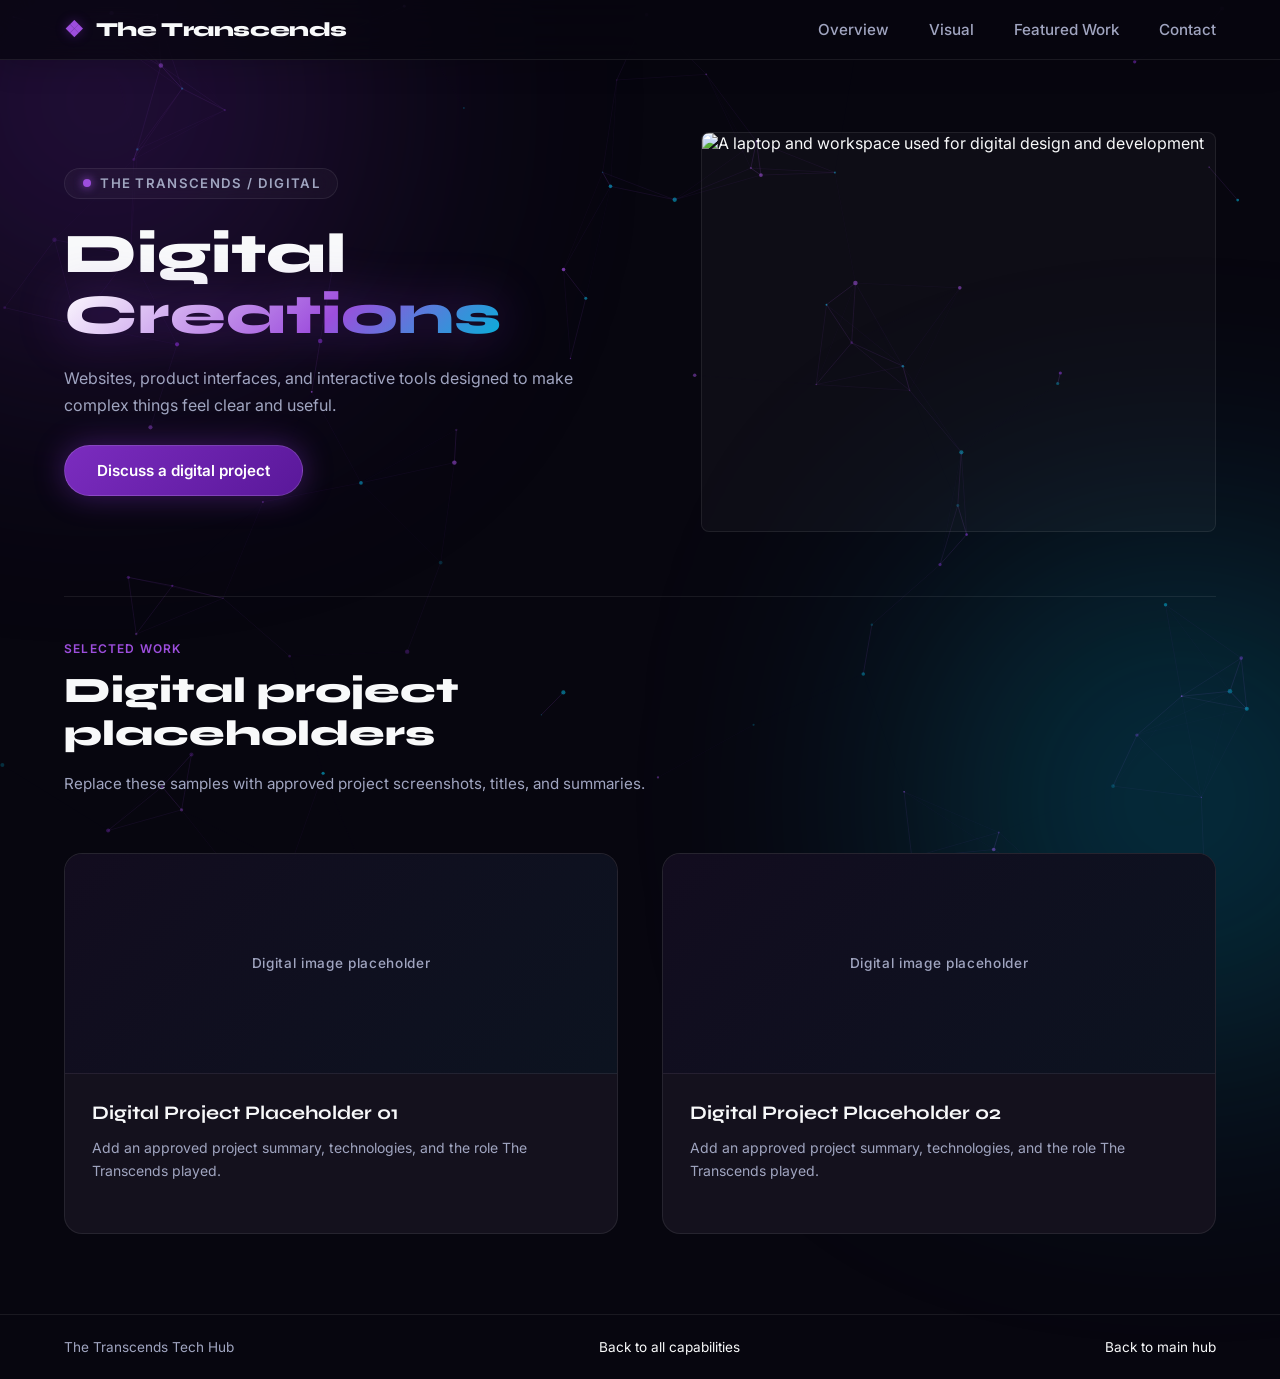
==== digital-creations.html @ d2564dc8 "Built main hub and created creations page" ====
<!DOCTYPE html>
<html lang="en">
<head>
  <meta charset="UTF-8">
  <meta name="viewport" content="width=device-width, initial-scale=1.0">
  <meta name="description" content="Explore digital creations by The Transcends, including website design, development, UI/UX, and interactive tools.">
  <title>Digital Creations | The Transcends Tech Hub</title>
  <link rel="preconnect" href="https://fonts.googleapis.com">
  <link rel="preconnect" href="https://fonts.gstatic.com" crossorigin>
  <link href="https://fonts.googleapis.com/css2?family=Inter:wght@300;400;500;600&family=Syne:wght@700;800&display=swap" rel="stylesheet">
  <link rel="stylesheet" href="mainhub.css">
  <link rel="stylesheet" href="style.css">
</head>
<body>
  <canvas id="bg-canvas" aria-hidden="true"></canvas>
  <div class="ambient-glow glow-top-left" aria-hidden="true"></div>
  <div class="ambient-glow glow-bottom-right" aria-hidden="true"></div>

  <div class="page-container hub-page-wrapper">
    <header class="main-header">
      <a href="mainhub.html#main-hub" class="brand-logo">
        <span class="logo-mark" aria-hidden="true">❖</span>
        <span class="logo-text">The Transcends</span>
      </a>
      <nav class="nav-links" id="nav-menu" aria-label="Main navigation">
        <a href="mainhub.html#main-hub" class="nav-item">Overview</a>
        <a href="visual-creations.html" class="nav-item">Visual</a>
        <a href="mainhub.html#projects-showcase" class="nav-item">Featured Work</a>
        <a href="mainhub.html#contact" class="nav-item">Contact</a>
      </nav>
      <button class="hamburger-toggle" id="hamburger-btn" type="button" aria-label="Open navigation menu" aria-controls="nav-menu" aria-expanded="false">
        <span class="bar"></span>
        <span class="bar"></span>
        <span class="bar"></span>
      </button>
    </header>

    <main class="category-page">
      <section class="category-hero reveal" aria-labelledby="category-title">
        <div class="category-hero-layout">
          <div class="category-hero-copy">
            <div class="badge-container">
              <span class="status-dot"></span>
              <span class="badge-text">The Transcends / Digital</span>
            </div>
            <h1 class="category-hero-title" id="category-title">Digital <span class="gradient-text">Creations</span></h1>
            <p class="category-hero-description">Websites, product interfaces, and interactive tools designed to make complex things feel clear and useful.</p>
            <a class="btn-primary category-hero-cta" href="mainhub.html#contact">Discuss a digital project</a>
          </div>
          <figure class="category-hero-media">
            <img src="https://images.unsplash.com/photo-1498050108023-c5249f4df085?auto=format&amp;fit=crop&amp;w=1400&amp;q=85" alt="A laptop and workspace used for digital design and development" fetchpriority="high" decoding="async">
          </figure>
        </div>
      </section>

      <section class="category-work" aria-labelledby="category-work-title">
        <header class="section-heading reveal">
          <span class="section-eyebrow">Selected work</span>
          <h2 class="section-title" id="category-work-title">Digital project placeholders</h2>
          <p class="section-intro">Replace these samples with approved project screenshots, titles, and summaries.</p>
        </header>
        <div class="projects-grid">
          <article class="project-card reveal tilt-card">
            <div class="project-image-wrapper"><div class="project-placeholder-digital"><span>Digital image placeholder</span></div></div>
            <div class="project-info">
              <h3>Digital Project Placeholder 01</h3>
              <p>Add an approved project summary, technologies, and the role The Transcends played.</p>
            </div>
          </article>
          <article class="project-card reveal reveal-delay-1 tilt-card">
            <div class="project-image-wrapper"><div class="project-placeholder-digital"><span>Digital image placeholder</span></div></div>
            <div class="project-info">
              <h3>Digital Project Placeholder 02</h3>
              <p>Add an approved project summary, technologies, and the role The Transcends played.</p>
            </div>
          </article>
        </div>
      </section>
    </main>

    <footer class="category-footer">
      <span>The Transcends Tech Hub</span>
      <a href="mainhub.html#capabilities">Back to all capabilities</a>
      <a href="mainhub.html#main-hub">Back to main hub</a>
    </footer>
  </div>

  <script src="script.js"></script>
</body>
</html>
---- mainhub.css ----
/* ==========================================================================
   THE TRANSCENDS TECH HUB — MAIN HUB SPECIFIC STYLES
   ========================================================================== */

/* --- Main Hub Section Layout --- */
.hub-hero {
  display: flex;
  flex: 1;
  align-items: center;
  width: 100%;
  max-width: 1400px;
  margin: 0 auto;
  min-height: calc(100vh - 7.125rem);
  min-height: calc(100svh - 7.125rem);
  padding: 2rem 0 3rem;
}

.hub-hero-layout {
  display: grid;
  grid-template-columns: minmax(0, 1fr) minmax(0, 1fr);
  align-items: center;
  gap: 4rem;
  width: 100%;
}

.hub-hero-content {
  max-width: 620px;
}

.hub-hero-title {
  margin: 0 0 1.25rem;
  font-family: var(--font-heading);
  font-size: 3.75rem;
  font-weight: 800;
  line-height: 1.08;
}

.hub-hero-copy {
  max-width: 650px;
  margin: 0;
  color: var(--text-muted);
  font-size: 1.05rem;
  line-height: 1.6;
}

.hub-hero-cta {
  margin-top: 1.75rem;
}

.hub-hero-media {
  width: 100%;
  height: min(68vh, 560px);
  min-height: 360px;
  overflow: hidden;
  border: 1px solid var(--border-subtle);
  border-radius: 8px;
  background: var(--bg-card);
}

.hub-hero-media img {
  display: block;
  width: 100%;
  height: 100%;
  object-fit: cover;
  object-position: 45% center;
}

.hub-section {
  padding: 3rem 0 3.5rem;
  max-width: 1400px;
  margin: 0 auto;
  width: 100%;
}

.hub-container {
  width: 100%;
}

.hub-header {
  text-align: center;
  max-width: 700px;
  margin: 0 auto 4.25rem auto;
}

.hub-title {
  font-family: var(--font-heading);
  font-size: clamp(1.9rem, 3vw, 2.65rem);
  font-weight: 800;
  margin: 1rem 0;
  letter-spacing: -0.02em;
}

.hub-subtitle {
  color: var(--text-muted);
  font-size: 1rem;
  line-height: 1.6;
}

/* --- Dual Pathways Grid --- */
.pathways-grid {
  display: grid;
  grid-template-columns: repeat(auto-fit, minmax(340px, 1fr));
  gap: 2.75rem;
  width: 100%;
}

.pathway-card {
  position: relative;
  background-color: #14111D;
  border: 1px solid var(--border-subtle);
  border-radius: 20px;
  padding: 2.75rem 2.25rem;
  text-decoration: none;
  color: var(--text-primary);
  overflow: hidden;
  transition: var(--transition-smooth);
}

.pathway-card:hover {
  transform: translateY(-6px);
  border-color: var(--border-active);
  box-shadow: 0 15px 40px rgba(123, 44, 191, 0.15);
}

.card-glow {
  position: absolute;
  top: 0;
  right: 0;
  width: 250px;
  height: 250px;
  background: radial-gradient(circle, var(--purple-glow), transparent 70%);
  opacity: 0.3;
  transition: var(--transition-smooth);
  pointer-events: none;
}

.pathway-card:hover .card-glow {
  opacity: 0.7;
  transform: scale(1.1);
}

.card-icon-wrapper {
  display: inline-flex;
  padding: 1rem;
  border-radius: 12px;
  background: rgba(123, 44, 191, 0.1);
  border: 1px solid rgba(157, 78, 221, 0.2);
  color: var(--purple-light);
  margin-bottom: 1.5rem;
}

.card-icon-wrapper svg {
  width: 28px;
  height: 28px;
}

.card-tag {
  display: block;
  font-size: 0.75rem;
  text-transform: uppercase;
  letter-spacing: 0.12em;
  color: var(--purple-light);
  font-weight: 600;
  margin-bottom: 0.5rem;
}

.pathway-card h3 {
  font-family: var(--font-heading);
  font-size: 1.5rem;
  font-weight: 700;
  margin-bottom: 1rem;
}

.pathway-card p {
  color: var(--text-muted);
  font-size: 0.9rem;
  line-height: 1.7;
  margin-bottom: 2rem;
}

.pathway-list {
  display: grid;
  gap: 0.45rem;
  margin: 0 0 2rem;
  padding: 0;
  list-style: none;
}

.pathway-list li {
  position: relative;
  padding: 0.5rem 0 0.7rem;
  color: var(--text-muted);
  font-size: 0.9rem;
  line-height: 1.5;
}

.pathway-list li:not(:last-child)::after {
  position: absolute;
  right: 0;
  bottom: 0;
  left: 0;
  height: 1px;
  background: linear-gradient(90deg, var(--purple-light), rgba(0, 180, 216, 0.5) 68%, transparent);
  content: '';
}

.card-action {
  display: inline-flex;
  align-items: center;
  gap: 0.6rem;
  font-size: 0.9rem;
  font-weight: 600;
  color: #ffffff;
  transition: var(--transition-smooth);
}

.card-action svg {
  width: 18px;
  height: 18px;
  transition: var(--transition-smooth);
}

.pathway-card:hover .card-action svg {
  transform: translateX(6px);
}

@media (max-width: 768px) {
  .hub-hero {
    min-height: calc(100vh - 5.75rem);
    min-height: calc(100svh - 5.75rem);
    padding: 2.5rem 0 3rem;
  }

  .hub-hero-layout {
    grid-template-columns: minmax(0, 1fr);
    gap: 2rem;
  }

  .hub-hero-content {
    max-width: 640px;
  }

  .hub-hero-title {
    font-size: 2.8rem;
  }

  .hub-hero-media {
    height: 320px;
    min-height: 0;
  }

  .hub-section {
    padding-top: 2.5rem;
  }
}

@media (max-width: 420px) {
  .hub-hero-title {
    font-size: 2.1rem;
  }

  .hub-hero-media {
    height: 250px;
  }
}

/* --- Projects Showcase Section --- */
.showcase-section {
  padding: 4.5rem 0 6.5rem 0;
  max-width: 1400px;
  margin: 0 auto;
  width: 100%;
}

.showcase-container {
  width: 100%;
}

.showcase-header {
  text-align: center;
  max-width: 700px;
  margin: 0 auto 3.5rem auto;
}

.showcase-title {
  font-family: var(--font-heading);
  font-size: clamp(1.9rem, 3vw, 2.65rem);
  font-weight: 800;
  margin: 1rem 0;
  letter-spacing: -0.02em;
}

.showcase-subtitle {
  color: var(--text-muted);
  font-size: 1rem;
  line-height: 1.6;
  margin-bottom: 2rem;
}

/* --- Filter Buttons --- */
.filter-buttons {
  display: flex;
  justify-content: center;
  gap: 1rem;
  flex-wrap: wrap;
}

.filter-btn {
  background: var(--bg-card);
  border: 1px solid var(--border-subtle);
  color: var(--text-muted);
  padding: 0.6rem 1.4rem;
  border-radius: 100px;
  font-family: var(--font-body);
  font-size: 0.9rem;
  font-weight: 500;
  cursor: pointer;
  transition: var(--transition-smooth);
}

.filter-btn:hover {
  color: var(--text-primary);
  border-color: var(--border-active);
}

.filter-btn.active {
  background: linear-gradient(135deg, var(--purple-primary), #5a189a);
  color: #ffffff;
  border-color: rgba(255, 255, 255, 0.2);
  box-shadow: 0 0 20px var(--purple-glow);
}

/* --- Projects Grid Layout --- */
.projects-grid {
  display: grid;
  grid-template-columns: repeat(auto-fit, minmax(300px, 1fr));
  gap: 2.75rem;
  width: 100%;
}

.project-card {
  background-color: #14111D;
  border: 1px solid var(--border-subtle);
  border-radius: 18px;
  overflow: hidden;
  transition: var(--transition-smooth);
  display: flex;
  flex-direction: column;
}

.project-card:hover {
  transform: translateY(-6px);
  border-color: var(--border-active);
  box-shadow: 0 15px 35px rgba(123, 44, 191, 0.15);
}

/* Card Media Placeholders */
.project-image-wrapper {
  position: relative;
  width: 100%;
  height: 220px;
  background: #0d0b16;
  overflow: hidden;
}

.project-placeholder-visual,
.project-placeholder-digital {
  width: 100%;
  height: 100%;
  display: flex;
  align-items: center;
  justify-content: center;
  font-size: 0.85rem;
  color: var(--text-muted);
  font-weight: 500;
  letter-spacing: 0.05em;
  background: linear-gradient(135deg, rgba(123, 44, 191, 0.05), rgba(0, 180, 216, 0.05));
  border-bottom: 1px solid var(--border-subtle);
}

.project-category-tag {
  position: absolute;
  top: 12px;
  right: 12px;
  background: rgba(7, 6, 15, 0.8);
  backdrop-filter: blur(8px);
  border: 1px solid var(--border-subtle);
  padding: 0.3rem 0.8rem;
  border-radius: 100px;
  font-size: 0.725rem;
  font-weight: 600;
  text-transform: uppercase;
  letter-spacing: 0.08em;
  color: var(--purple-light);
}

/* Card Text Body */
.project-info {
  padding: 1.7rem;
  display: flex;
  flex-direction: column;
  flex: 1;
  justify-content: space-between;
}

.project-info h3 {
  font-family: var(--font-heading);
  font-size: 1.2rem;
  font-weight: 700;
  margin-bottom: 0.75rem;
  color: var(--text-primary);
}

.project-info p {
  color: var(--text-muted);
  font-size: 0.875rem;
  line-height: 1.65;
  margin-bottom: 1.5rem;
}

.project-footer {
  display: flex;
  justify-content: space-between;
  align-items: center;
  border-top: 1px solid var(--border-subtle);
  padding-top: 1rem;
  font-size: 0.85rem;
}

.project-date {
  color: var(--text-muted);
}

.project-link-text {
  color: var(--text-muted);
  font-weight: 500;
}

/* Hide utility for category filtering */
.project-card.hide {
  display: none;
}

/* --- Services, About & Contact --- */
.section-container {
  width: 100%;
  max-width: 1200px;
  margin: 0 auto;
}

.about-section {
  position: relative;
  isolation: isolate;
  overflow: hidden;
  padding: 5.5rem 0;
  border-top: 1px solid var(--border-subtle);
  background: linear-gradient(110deg, rgba(123, 44, 191, 0.09), rgba(7, 6, 15, 0.15) 58%, rgba(0, 180, 216, 0.035));
}

.about-section::before {
  position: absolute;
  z-index: -1;
  inset: 0;
  background-image: linear-gradient(rgba(255, 255, 255, 0.025) 1px, transparent 1px), linear-gradient(90deg, rgba(255, 255, 255, 0.025) 1px, transparent 1px);
  background-size: 48px 48px;
  content: '';
  mask-image: linear-gradient(90deg, #000, transparent 88%);
}

.section-heading {
  max-width: 720px;
  margin-bottom: 3.5rem;
}

.section-eyebrow,
.service-index,
.contact-detail-label {
  color: var(--purple-light);
  font-size: 0.75rem;
  font-weight: 600;
  text-transform: uppercase;
  letter-spacing: 0.1em;
}

.section-title {
  max-width: 760px;
  margin: 0.9rem 0 1rem;
  font-family: var(--font-heading);
  font-size: clamp(1.8rem, 2.8vw, 2.4rem);
  font-weight: 800;
  line-height: 1.2;
}

.section-intro {
  max-width: 620px;
  color: var(--text-muted);
  font-size: 0.95rem;
  line-height: 1.7;
}

.services-grid {
  display: grid;
  grid-template-columns: repeat(2, minmax(0, 1fr));
  gap: 4rem;
}

.service-group {
  padding-top: 1.5rem;
  border-top: 1px solid var(--border-active);
}

.service-group h3 {
  margin: 0.85rem 0 0.6rem;
  font-family: var(--font-heading);
  font-size: 1.4rem;
}

.service-group > p,
.about-detail p,
.contact-details p {
  color: var(--text-muted);
  font-size: 0.9rem;
  line-height: 1.75;
}

.service-list {
  display: grid;
  gap: 0.7rem;
  margin-top: 1.5rem;
  padding: 0;
  list-style: none;
}

.service-list li {
  padding-bottom: 0.7rem;
  border-bottom: 1px solid var(--border-subtle);
  color: var(--text-primary);
  font-size: 0.875rem;
  line-height: 1.5;
}

.about-layout,
.contact-layout {
  display: grid;
  grid-template-columns: repeat(2, minmax(0, 1fr));
  align-items: start;
  gap: 4rem;
}

.about-copy .section-title,
.contact-copy .section-title {
  margin-bottom: 0;
}

.about-copy .section-title {
  max-width: 520px;
  font-size: clamp(2rem, 3vw, 2.75rem);
}

.team-block {
  margin-top: 5rem;
  padding-top: 3rem;
  border-top: 1px solid var(--border-subtle);
}

.team-heading {
  max-width: 640px;
  margin-bottom: 2.5rem;
}

.team-heading .section-title {
  margin-bottom: 0.75rem;
}

.team-grid {
  display: grid;
  grid-template-columns: repeat(3, minmax(0, 1fr));
  gap: 1.5rem;
}

.team-card {
  overflow: hidden;
  border: 1px solid var(--border-subtle);
  border-radius: 10px;
  background: linear-gradient(145deg, rgba(255, 255, 255, 0.045), rgba(20, 17, 29, 0.78));
  transition: transform 350ms ease-in-out, border-color 350ms ease-in-out, box-shadow 350ms ease-in-out;
}

.team-portrait {
  display: flex;
  min-height: 220px;
  align-items: flex-end;
  padding: 1rem;
  background: radial-gradient(ellipse at 70% 24%, rgba(0, 180, 216, 0.2), transparent 38%), linear-gradient(140deg, rgba(123, 44, 191, 0.28), rgba(20, 17, 29, 0.8) 68%);
}

.team-portrait span {
  padding: 0.4rem 0.65rem;
  border: 1px solid var(--border-subtle);
  border-radius: 6px;
  background: rgba(7, 6, 15, 0.55);
  color: var(--text-muted);
  font-size: 0.72rem;
}

.team-card-info {
  padding: 1.1rem 1.2rem 1.25rem;
}

.team-card-role {
  color: var(--purple-light);
  font-size: 0.7rem;
  font-weight: 600;
  text-transform: uppercase;
  letter-spacing: 0.08em;
}

.team-card-info h4 {
  margin-top: 0.45rem;
  color: var(--text-primary);
  font-family: var(--font-heading);
  font-size: 1rem;
}

@media (hover: hover) {
  .team-card:hover {
    transform: translateY(-4px);
    border-color: var(--border-active);
    box-shadow: 0 14px 30px rgba(0, 0, 0, 0.2);
  }
}

.about-detail {
  display: grid;
  gap: 1rem;
  max-width: 540px;
  padding-top: 1.8rem;
}

.about-rule {
  width: 3.5rem;
  height: 3px;
  margin-bottom: 0.6rem;
  background: linear-gradient(90deg, var(--purple-light), var(--blue-accent));
}

.contact-section {
  position: relative;
  isolation: isolate;
  overflow: hidden;
  margin: 1rem -4rem 0;
  padding: 4.5rem 4rem;
  border: 1px solid var(--border-subtle);
  border-radius: 12px;
  background: linear-gradient(115deg, rgba(123, 44, 191, 0.2), rgba(20, 17, 29, 0.92) 55%, rgba(0, 180, 216, 0.1));
  box-shadow: inset 0 1px rgba(255, 255, 255, 0.06);
}

.contact-section::before {
  position: absolute;
  z-index: -1;
  top: 0;
  right: 0;
  bottom: 0;
  width: 38%;
  border-left: 1px solid rgba(255, 255, 255, 0.04);
  background: repeating-linear-gradient(135deg, transparent 0 18px, rgba(255, 255, 255, 0.025) 18px 19px);
  content: '';
}

.contact-details {
  align-self: center;
  padding: 1.6rem;
  border: 1px solid var(--border-subtle);
  border-radius: 8px;
  background: rgba(7, 6, 15, 0.42);
}

.contact-details p {
  margin-top: 0.75rem;
}

.contact-grid {
  display: grid;
  grid-template-columns: repeat(2, minmax(0, 1fr));
  gap: 0.85rem;
}

.contact-channel {
  display: flex;
  min-width: 0;
  flex-direction: column;
  align-items: flex-start;
  gap: 0.4rem;
  padding: 1.15rem;
  border: 1px solid var(--border-subtle);
  border-radius: 8px;
  background: rgba(7, 6, 15, 0.42);
  text-decoration: none;
  transition: transform 300ms ease-in-out, border-color 300ms ease-in-out, background-color 300ms ease-in-out;
}

.contact-channel:hover,
.contact-channel:focus-visible {
  transform: translateY(-2px);
  border-color: var(--border-active);
  background-color: rgba(123, 44, 191, 0.09);
}

.contact-channel-type {
  color: var(--purple-light);
  font-size: 0.7rem;
  font-weight: 700;
  text-transform: uppercase;
  letter-spacing: 0.1em;
}

.contact-channel-value {
  max-width: 100%;
  overflow-wrap: anywhere;
  color: var(--text-primary);
  font-size: 0.88rem;
  font-weight: 600;
}

.contact-channel-note {
  color: var(--text-muted);
  font-size: 0.7rem;
  line-height: 1.4;
}

.contact-work-link {
  display: inline-flex;
  align-items: center;
  gap: 0.65rem;
  margin-top: 1.3rem;
  color: var(--text-primary);
  font-size: 0.875rem;
  font-weight: 600;
  text-decoration: none;
}

.contact-work-link svg {
  width: 18px;
  height: 18px;
  color: var(--purple-light);
  transition: transform 300ms ease-in-out;
}

.contact-work-link:hover svg,
.contact-work-link:focus-visible svg {
  transform: translateX(4px);
}

.main-footer.hub-footer {
  display: block;
  margin: 5rem -4rem -2rem;
  padding: 3.75rem 4rem 1.5rem;
  border-top: 1px solid var(--border-subtle);
  background: linear-gradient(115deg, rgba(123, 44, 191, 0.1), rgba(7, 6, 15, 0.97) 48%, rgba(0, 180, 216, 0.06));
  opacity: 1;
  animation: none;
}

.footer-main,
.footer-bottom {
  width: 100%;
  max-width: 1200px;
  margin: 0 auto;
}

.main-footer.hub-footer .footer-bottom {
  font-size: 0.78rem;
}

.footer-main {
  display: grid;
  grid-template-columns: minmax(220px, 1.6fr) repeat(2, minmax(130px, 0.8fr)) minmax(180px, 1fr);
  gap: 2.5rem;
}

.footer-brand-link {
  display: inline-flex;
  align-items: center;
  gap: 0.55rem;
  color: var(--text-primary);
  font-family: var(--font-heading);
  font-size: 1.1rem;
  font-weight: 800;
  text-decoration: none;
}

.footer-brand > p {
  max-width: 300px;
  margin-top: 1rem;
  color: var(--text-muted);
  font-size: 0.85rem;
  line-height: 1.7;
}

.footer-column,
.footer-contact {
  display: flex;
  flex-direction: column;
  align-items: flex-start;
  gap: 0.8rem;
}

.footer-heading {
  margin-bottom: 0.35rem;
  color: var(--text-primary);
  font-size: 0.75rem;
  font-weight: 700;
  text-transform: uppercase;
  letter-spacing: 0.08em;
}

.footer-column a,
.footer-contact a {
  color: var(--text-muted);
  font-size: 0.85rem;
  line-height: 1.5;
  text-decoration: none;
  transition: color 250ms ease-in-out;
}

.footer-column a:hover,
.footer-column a:focus-visible,
.footer-contact a:hover,
.footer-contact a:focus-visible {
  color: var(--text-primary);
}

.footer-contact-link {
  display: inline-flex;
  align-items: center;
  gap: 0.6rem;
  color: var(--purple-light);
  font-size: 0.9rem;
  font-weight: 600;
  text-decoration: none;
}

.footer-contact-link svg {
  width: 18px;
  height: 18px;
  transition: transform 250ms ease-in-out;
}

.footer-contact-link:hover svg,
.footer-contact-link:focus-visible svg {
  transform: translateX(4px);
}

.footer-bottom {
  display: grid;
  grid-template-columns: minmax(max-content, 1fr) auto minmax(max-content, 1fr);
  align-items: center;
  gap: 0.5rem;
  margin-top: 3rem;
  padding-top: 1.2rem;
  border-top: 1px solid var(--border-subtle);
  color: var(--text-muted);
  font-size: 0.78rem;
}

.footer-bottom > span:first-child {
  white-space: nowrap;
}

.footer-bottom .status-tag {
  justify-self: end;
  margin-left: 0;
}

.back-to-top {
  display: inline-flex;
  justify-self: center;
  align-items: center;
  gap: 0.45rem;
  color: var(--text-muted);
  text-decoration: none;
  transition: color 250ms ease-in-out;
}

.back-to-top:hover,
.back-to-top:focus-visible {
  color: var(--text-primary);
}

.category-page {
  width: 100%;
  max-width: 1200px;
  margin: 0 auto;
  flex: 1;
}

.category-hero {
  padding: 4.5rem 0 4rem;
}

.category-hero-layout {
  display: grid;
  grid-template-columns: minmax(0, 1fr) minmax(0, 0.9fr);
  align-items: center;
  gap: 4rem;
}

.category-hero-copy {
  max-width: 560px;
}

.category-hero-title {
  margin: 0 0 1.2rem;
  font-family: var(--font-heading);
  font-size: 3.5rem;
  font-weight: 800;
  line-height: 1.1;
}

.category-hero-description {
  max-width: 540px;
  color: var(--text-muted);
  font-size: 1rem;
  line-height: 1.7;
}

.category-hero-cta {
  margin-top: 1.6rem;
}

.category-hero-media {
  width: 100%;
  height: 400px;
  overflow: hidden;
  border: 1px solid var(--border-subtle);
  border-radius: 8px;
  background: var(--bg-card);
}

.category-hero-media img {
  display: block;
  width: 100%;
  height: 100%;
  object-fit: cover;
}

.category-work {
  padding: 2.5rem 0 5rem;
  border-top: 1px solid var(--border-subtle);
}

.category-work .section-title {
  margin-top: 0.75rem;
}

.category-footer {
  display: flex;
  align-items: center;
  justify-content: space-between;
  gap: 1rem;
  margin: 0 -4rem -2rem;
  padding: 1.5rem 4rem;
  border-top: 1px solid var(--border-subtle);
  color: var(--text-muted);
  font-size: 0.85rem;
}

.category-footer a {
  color: var(--text-primary);
  text-decoration: none;
}

.category-footer a:hover,
.category-footer a:focus-visible {
  color: var(--purple-light);
}

/* --- Responsive Hub Adjustments --- */
@media (max-width: 768px) {
  .about-section {
    padding: 4rem 0;
  }

  .section-heading {
    margin-bottom: 2.5rem;
  }

  .services-grid,
  .about-layout,
  .contact-layout {
    grid-template-columns: minmax(0, 1fr);
    gap: 2.5rem;
  }

  .pathways-grid {
    grid-template-columns: minmax(0, 1fr);
  }

  .team-grid {
    grid-template-columns: repeat(2, minmax(0, 1fr));
  }

  .projects-grid {
    grid-template-columns: minmax(0, 1fr);
  }

  .about-detail,
  .contact-details {
    padding-top: 0;
  }

  .contact-details {
    padding: 1.4rem;
  }

  .contact-section {
    margin-right: -1.5rem;
    margin-left: -1.5rem;
    padding: 3.5rem 1.5rem;
    border-radius: 10px;
  }

  .main-footer.hub-footer {
    margin: 4rem -1.5rem -1.5rem;
    padding: 3rem 1.5rem 1.25rem;
  }

  .footer-main {
    grid-template-columns: repeat(2, minmax(0, 1fr));
    gap: 2.25rem 1.5rem;
  }

  .category-hero {
    padding: 3rem 0;
  }

  .category-hero-layout {
    grid-template-columns: minmax(0, 1fr);
    gap: 2rem;
  }

  .category-hero-title {
    font-size: 2.7rem;
  }

  .category-hero-media {
    height: 300px;
  }

  .hub-section {
    padding: 3rem 0 2rem 0;
  }

  .showcase-section {
    padding: 2rem 0 4rem 0;
  }
}

@media (max-width: 480px) {
  .footer-main {
    grid-template-columns: minmax(0, 1fr);
  }

  .team-grid,
  .contact-grid {
    grid-template-columns: minmax(0, 1fr);
  }

  .main-footer.hub-footer .footer-bottom {
    gap: 0.25rem;
    font-size: 0.58rem;
  }

  .main-footer.hub-footer .footer-bottom .status-tag {
    margin-left: 0;
    font-size: 0.54rem;
    letter-spacing: 0.03em;
  }

  .category-footer {
    flex-direction: column;
    align-items: flex-start;
    margin-right: -1.5rem;
    margin-left: -1.5rem;
    padding: 1.5rem;
  }
}

@media (max-width: 360px) {
  .main-footer.hub-footer .footer-bottom {
    grid-template-columns: minmax(0, 1fr);
    justify-items: center;
    gap: 0.55rem;
  }

  .main-footer.hub-footer .footer-bottom .status-tag,
  .main-footer.hub-footer .footer-bottom .back-to-top {
    justify-self: center;
  }
}
---- style.css ----
/* ==========================================================================
   THE TRANSCENDS TECH HUB — PHASE 1: WELCOME EXPERIENCE
   Design System: Deep Dark Canvas, Fluid Radial Glows, Kinetic Typography
   ========================================================================== */

/* --- CSS Variables & Design Tokens --- */
:root {
  /* Colors */
  --bg-dark: #07060f;
  --bg-card: rgba(255, 255, 255, 0.03);
  
  --purple-primary: #7b2cbf;
  --purple-light: #9d4edd;
  --purple-glow: rgba(123, 44, 191, 0.45);
  
  --blue-accent: #00b4d8;
  --blue-glow: rgba(0, 180, 216, 0.35);
  
  --text-primary: #f8f9fa;
  --text-muted: #a0a5c0;
  
  --border-subtle: rgba(255, 255, 255, 0.08);
  --border-active: rgba(157, 78, 221, 0.4);

  /* Typography */
  --font-heading: 'Syne', sans-serif;
  --font-body: 'Inter', sans-serif;

  /* Transitions */
  --transition-smooth: all 0.4s cubic-bezier(0.16, 1, 0.3, 1);
}

/* --- Base & Reset --- */
*, *::before, *::after {
  box-sizing: border-box;
  margin: 0;
  padding: 0;
}

html, body {
  width: 100%;
  height: 100%;
  background-color: var(--bg-dark);
  color: var(--text-primary);
  font-family: var(--font-body);
  -webkit-font-smoothing: antialiased;
}

html {
  scroll-behavior: smooth;
  scroll-padding-top: 5.5rem;
}

/* --- Particle Canvas --- */
#bg-canvas {
  position: fixed;
  top: 0;
  left: 0;
  width: 100%;
  height: 100%;
  z-index: 1;
  pointer-events: none;
}

/* --- Ambient Light Orbs --- */
.ambient-glow {
  position: fixed;
  width: 600px;
  height: 600px;
  border-radius: 50%;
  filter: blur(140px);
  z-index: 2;
  pointer-events: none;
  opacity: 0.6;
}

.glow-top-left {
  top: -200px;
  left: -200px;
  background: radial-gradient(circle, var(--purple-primary), transparent 70%);
}

.glow-bottom-right {
  bottom: -200px;
  right: -200px;
  background: radial-gradient(circle, var(--blue-accent), transparent 70%);
}

/* --- Layout Container --- */
.page-container {
  position: relative;
  z-index: 10;
  display: flex;
  flex-direction: column;
  justify-content: space-between;
  min-height: 100vh;
  padding: 2rem 4rem;
}

/* --- Header / Navigation --- */
.main-header {
  position: sticky;
  top: 0;
  z-index: 30;
  display: flex;
  justify-content: space-between;
  align-items: center;
  width: calc(100% + 8rem);
  margin: -2rem -4rem 0;
  padding: 1rem 4rem;
  border-bottom: 1px solid var(--border-subtle);
  background: rgba(7, 6, 15, 0.76);
  -webkit-backdrop-filter: blur(18px);
  backdrop-filter: blur(18px);
  box-shadow: 0 8px 28px rgba(0, 0, 0, 0.16);
  opacity: 0;
  transform: translateY(-20px);
  animation: fadeInDown 1s cubic-bezier(0.16, 1, 0.3, 1) forwards 0.2s;
}

.brand-logo {
  display: flex;
  align-items: center;
  gap: 0.75rem;
  text-decoration: none;
  color: var(--text-primary);
  font-family: var(--font-heading);
  font-size: 1.25rem;
  font-weight: 800;
  letter-spacing: -0.02em;
}

.logo-mark {
  color: var(--purple-light);
  font-size: 1.4rem;
  text-shadow: 0 0 12px var(--purple-glow);
}

.nav-links {
  display: flex;
  gap: 2.5rem;
}

.hamburger-toggle {
  display: none;
  position: relative;
  width: 44px;
  height: 44px;
  padding: 0;
  border: 1px solid var(--border-subtle);
  border-radius: 10px;
  background: var(--bg-card);
  color: var(--text-primary);
  cursor: pointer;
}

.hamburger-toggle .bar {
  position: absolute;
  left: 10px;
  width: 22px;
  height: 2px;
  border-radius: 2px;
  background: currentColor;
  transition: transform 300ms ease-in-out, opacity 200ms ease-in-out;
}

.hamburger-toggle .bar:nth-child(1) {
  transform: translateY(-7px);
}

.hamburger-toggle .bar:nth-child(3) {
  transform: translateY(7px);
}

.hamburger-toggle[aria-expanded="true"] .bar:nth-child(1) {
  transform: rotate(45deg);
}

.hamburger-toggle[aria-expanded="true"] .bar:nth-child(2) {
  opacity: 0;
}

.hamburger-toggle[aria-expanded="true"] .bar:nth-child(3) {
  transform: rotate(-45deg);
}

.nav-item {
  color: var(--text-muted);
  text-decoration: none;
  font-size: 0.95rem;
  font-weight: 500;
  transition: var(--transition-smooth);
  position: relative;
}

.nav-item::after {
  content: '';
  position: absolute;
  bottom: -6px;
  left: 0;
  width: 0%;
  height: 2px;
  background: linear-gradient(90deg, var(--purple-light), var(--blue-accent));
  border-radius: 2px;
  transition: var(--transition-smooth);
}

.nav-item:hover {
  color: var(--text-primary);
}

.nav-item:hover::after {
  width: 100%;
}

/* --- Hero Section --- */
.hero-section {
  display: flex;
  flex-direction: column;
  align-items: center;
  justify-content: center;
  text-align: center;
  max-width: 900px;
  margin: 0 auto;
  opacity: 0;
  transform: translateY(30px);
  animation: fadeInUp 1.2s cubic-bezier(0.16, 1, 0.3, 1) forwards 0.4s;
  flex: 1;
}

/* Badge Indicator */
.badge-container {
  display: inline-flex;
  align-items: center;
  gap: 0.6rem;
  padding: 0.4rem 1.1rem;
  border-radius: 100px;
  background: var(--bg-card);
  border: 1px solid var(--border-subtle);
  backdrop-filter: blur(12px);
  margin-bottom: 1.5rem;
}

.status-dot {
  width: 8px;
  height: 8px;
  border-radius: 50%;
  background-color: var(--purple-light);
  box-shadow: 0 0 10px var(--purple-light);
  animation: pulseDot 2s infinite;
}

.badge-text {
  font-size: 0.825rem;
  text-transform: uppercase;
  letter-spacing: 0.1em;
  color: var(--text-muted);
  font-weight: 600;
}

/* Headline */
.hero-title {
  font-family: var(--font-heading);
  font-size: clamp(1.9rem, 3.3vw, 3rem);
  font-weight: 800;
  line-height: 1.25;
  letter-spacing: -0.02em;
  margin-bottom: 1.25rem;
  max-width: 850px;
}

.gradient-text {
  background: linear-gradient(135deg, #ffffff 0%, var(--purple-light) 60%, var(--blue-accent) 100%);
  -webkit-background-clip: text;
  -webkit-text-fill-color: transparent;
  filter: drop-shadow(0 0 25px var(--purple-glow));
}

/* Description */
.hero-description {
  font-size: clamp(0.92rem, 1.05vw, 1.05rem);
  color: var(--text-muted);
  max-width: 600px;
  line-height: 1.5;
  font-weight: 400;
  margin-bottom: 2rem;
}

/* Primary CTA Button */
.cta-wrapper {
  position: relative;
}

.btn-primary {
  display: inline-flex;
  align-items: center;
  gap: 0.8rem;
  padding: 0.95rem 2rem;
  font-size: 0.95rem;
  font-weight: 600;
  color: #ffffff;
  text-decoration: none;
  border-radius: 100px;
  background: linear-gradient(135deg, var(--purple-primary), #5a189a);
  border: 1px solid rgba(255, 255, 255, 0.15);
  box-shadow: 0 0 30px var(--purple-glow);
  transition: var(--transition-smooth);
  cursor: pointer;
}

.btn-primary:hover {
  transform: translateY(-3px) scale(1.02);
  box-shadow: 0 0 45px rgba(157, 78, 221, 0.75), 0 0 20px var(--blue-glow);
  border-color: rgba(255, 255, 255, 0.3);
}

.arrow-icon {
  width: 20px;
  height: 20px;
  transition: var(--transition-smooth);
}

.btn-primary:hover .arrow-icon {
  transform: translateX(5px);
}

/* --- Footer --- */
.main-footer {
  display: flex;
  justify-content: space-between;
  align-items: center;
  font-size: 0.85rem;
  color: var(--text-muted);
  opacity: 0;
  animation: fadeIn 1.2s ease forwards 0.8s;
}

.status-tag {
  display: flex;
  align-items: center;
  gap: 0.4rem;
  letter-spacing: 0.05em;
  text-transform: uppercase;
  font-size: 0.75rem;
}

.status-tag::before {
  content: '';
  width: 6px;
  height: 6px;
  background-color: #00f5d4;
  border-radius: 50%;
  box-shadow: 0 0 8px #00f5d4;
}

/* --- Reusable Content Reveals & Card Interactions --- */
.reveal {
  opacity: 0;
  transform: translateY(18px);
  transition: opacity 650ms ease-in-out, transform 650ms ease-in-out;
}

.reveal.is-visible {
  opacity: 1;
  transform: translateY(0);
}

.reveal-delay-1 {
  transition-delay: 100ms;
}

.reveal-delay-2 {
  transition-delay: 200ms;
}

.tilt-card {
  transform-style: preserve-3d;
  transition: transform 450ms ease-in-out, border-color 450ms ease-in-out, box-shadow 450ms ease-in-out;
}

@media (hover: hover) {
  .tilt-card:hover {
    transform: perspective(900px) rotateX(3deg) rotateY(-4deg) translateY(-6px) scale(1.01);
  }

  .pathway-card:hover .card-icon-wrapper {
    transform: translateY(-3px) rotate(-4deg);
  }

  .project-card:hover .project-placeholder-visual,
  .project-card:hover .project-placeholder-digital {
    transform: scale(1.04);
  }
}

.card-icon-wrapper,
.project-placeholder-visual,
.project-placeholder-digital {
  transition: transform 450ms ease-in-out;
}

/* --- Animations --- */
@keyframes fadeInDown {
  to {
    opacity: 1;
    transform: translateY(0);
  }
}

@keyframes fadeInUp {
  to {
    opacity: 1;
    transform: translateY(0);
  }
}

@keyframes fadeIn {
  to {
    opacity: 1;
  }
}

@keyframes pulseDot {
  0%, 100% {
    opacity: 1;
    transform: scale(1);
  }
  50% {
    opacity: 0.4;
    transform: scale(0.85);
  }
}

/* --- Responsive Layout Adjustments --- */
@media (max-width: 768px) {
  .page-container {
    padding: 1.5rem 1.5rem;
  }

  .main-header {
    width: calc(100% + 3rem);
    margin: -1.5rem -1.5rem 0;
    padding: 0.75rem 1.5rem;
  }

  .hamburger-toggle {
    display: inline-flex;
    flex: 0 0 44px;
    align-items: center;
    justify-content: center;
    z-index: 2;
  }

  .nav-links {
    position: absolute;
    top: calc(100% + 0.75rem);
    right: 0;
    left: 0;
    display: flex;
    flex-direction: column;
    gap: 0.25rem;
    padding: 0.6rem;
    border: 1px solid var(--border-subtle);
    border-radius: 12px;
    background: rgba(12, 10, 22, 0.96);
    box-shadow: 0 16px 40px rgba(0, 0, 0, 0.35);
    opacity: 0;
    visibility: hidden;
    pointer-events: none;
    transform: translateY(-8px);
    transition: opacity 250ms ease-in-out, transform 250ms ease-in-out, visibility 250ms;
  }

  .nav-links.is-open {
    opacity: 1;
    visibility: visible;
    pointer-events: auto;
    transform: translateY(0);
  }

  .nav-item {
    padding: 0.85rem 0.9rem;
    border-radius: 8px;
  }

  .nav-item:hover,
  .nav-item:focus-visible {
    background: var(--bg-card);
  }

  .nav-item::after {
    display: none;
  }

  .btn-primary {
    padding: 0.88rem 1.8rem;
    font-size: 0.92rem;
  }
}

@media (prefers-reduced-motion: reduce) {
  html {
    scroll-behavior: auto;
  }

  .reveal {
    opacity: 1;
    transform: none;
    transition: none;
  }

  .tilt-card,
  .card-icon-wrapper,
  .project-placeholder-visual,
  .project-placeholder-digital {
    transition: none;
  }

  .nav-links,
  .hamburger-toggle .bar {
    transition: none;
  }
}
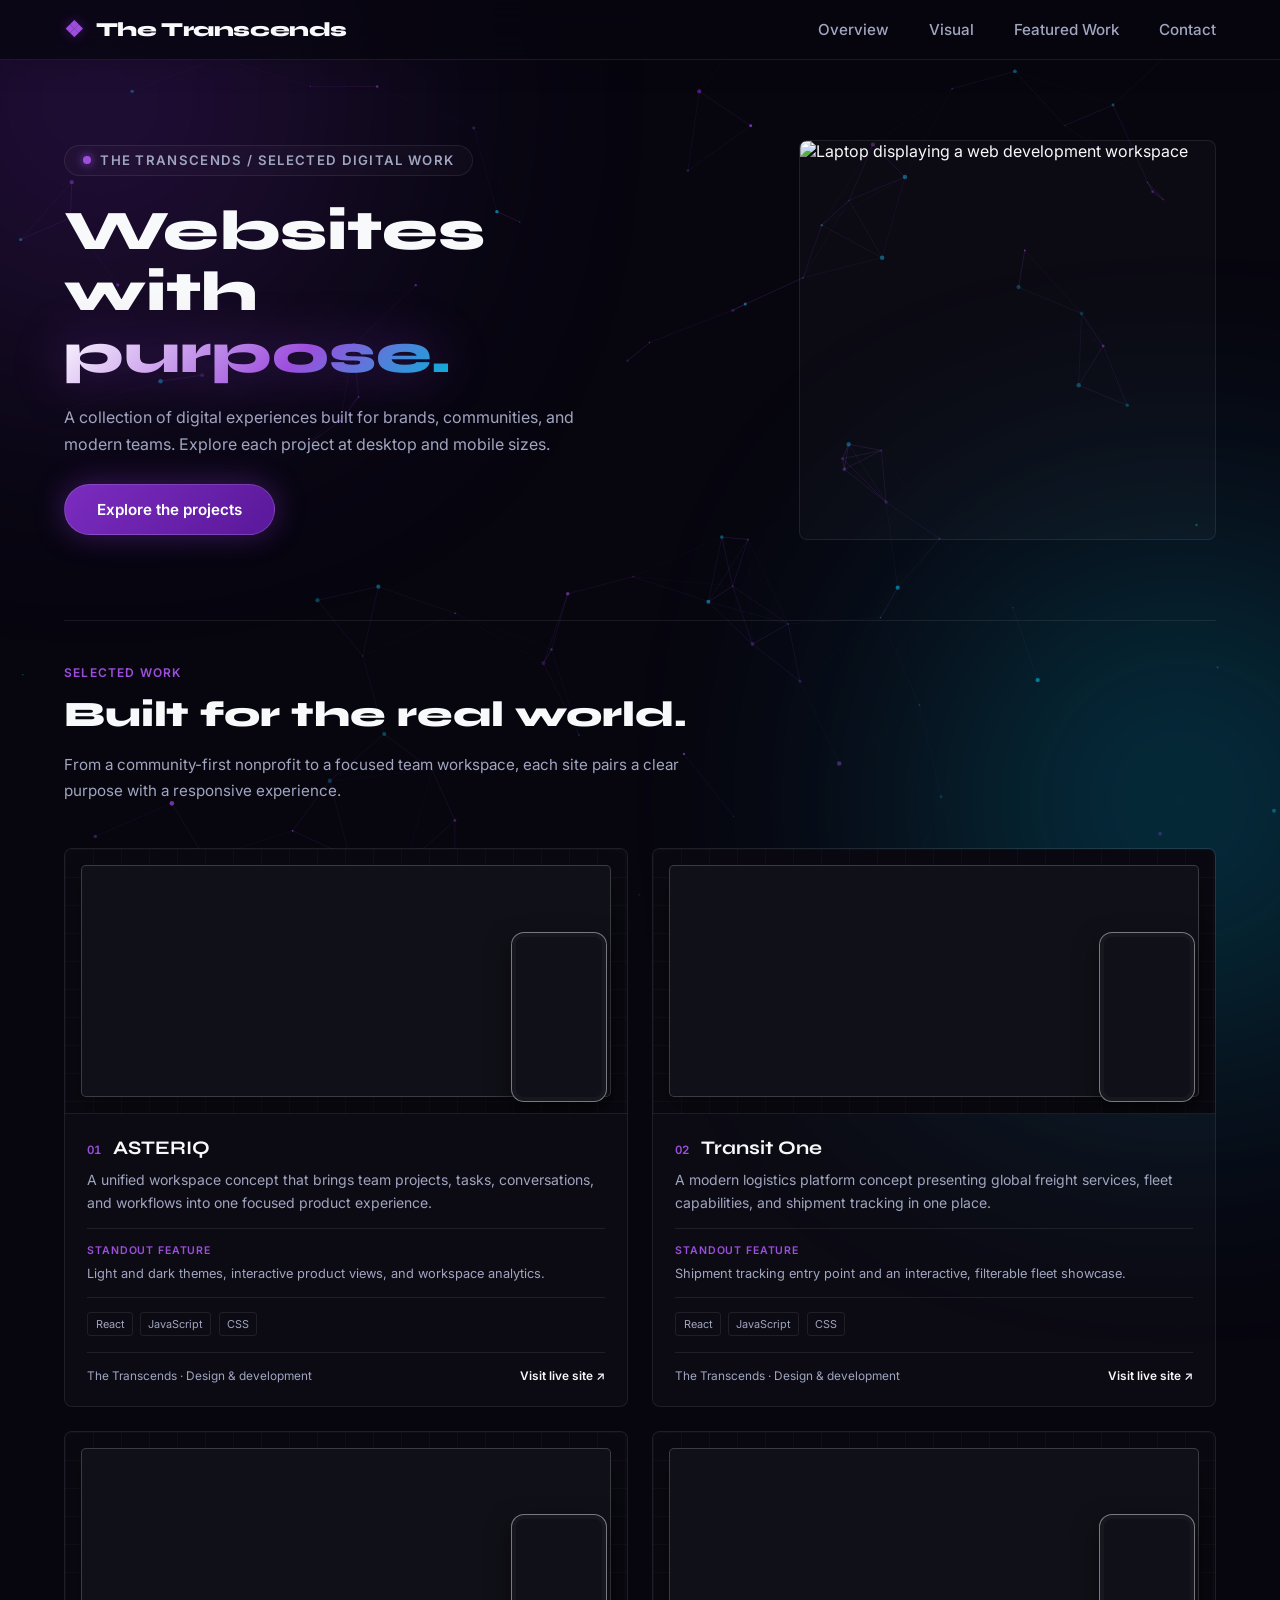
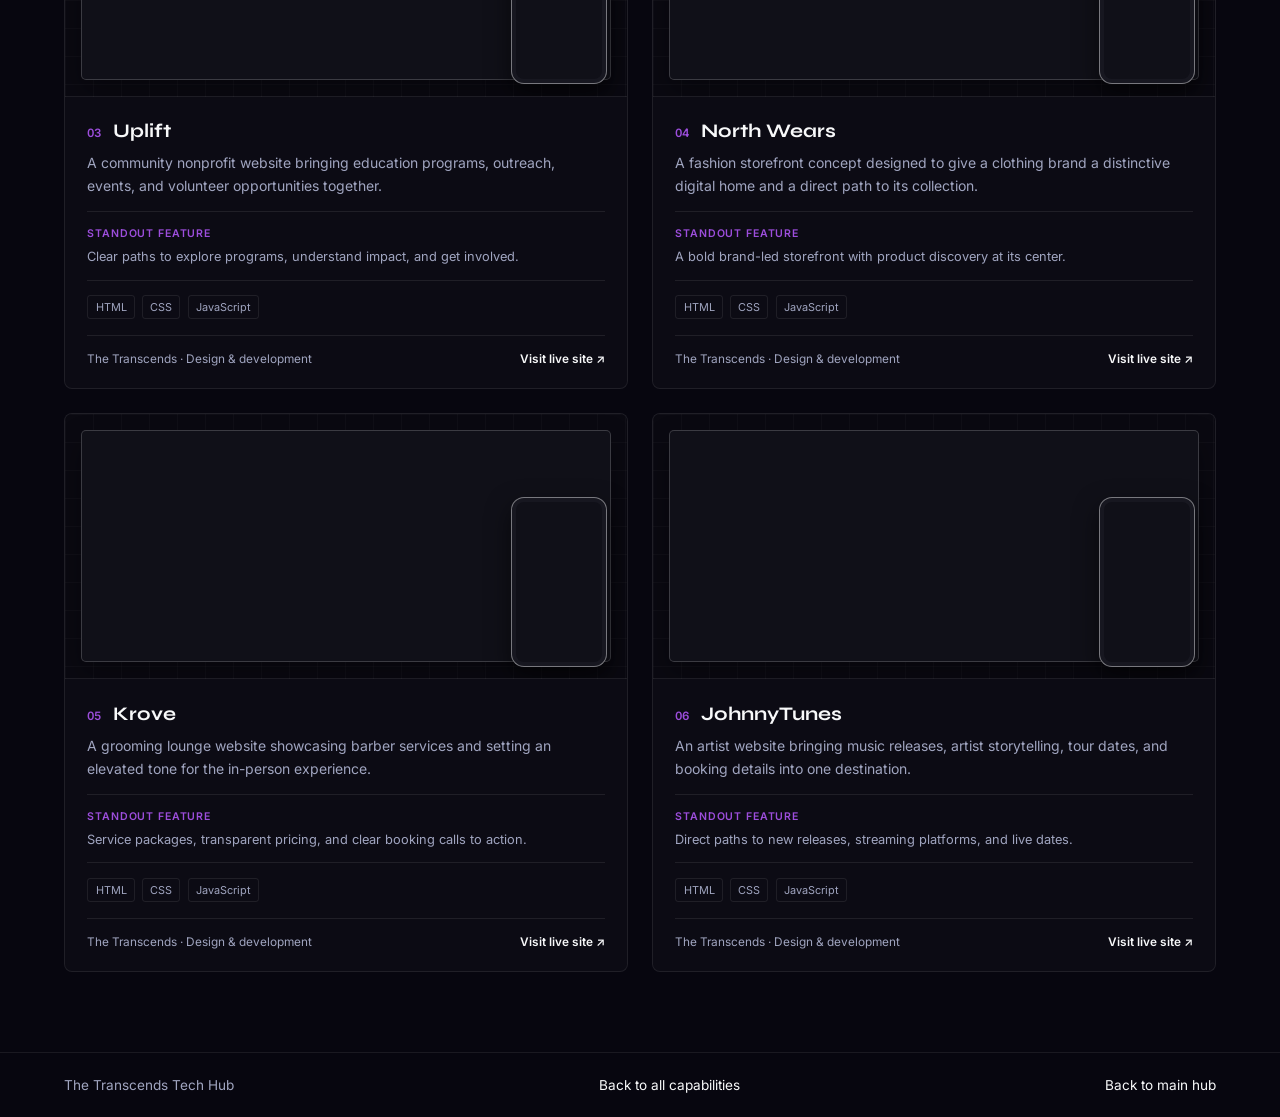
==== commit 72ceb6e4: "Updated Digital creations page" ====
--- a/digital-creations.html
+++ b/digital-creations.html
@@ -3,8 +3,8 @@
 <head>
   <meta charset="UTF-8">
   <meta name="viewport" content="width=device-width, initial-scale=1.0">
-  <meta name="description" content="Explore digital creations by The Transcends, including website design, development, UI/UX, and interactive tools.">
-  <title>Digital Creations | The Transcends Tech Hub</title>
+  <meta name="description" content="Explore six websites designed and developed by The Transcends, with responsive desktop and mobile previews.">
+  <title>Digital Work | The Transcends Tech Hub</title>
   <link rel="preconnect" href="https://fonts.googleapis.com">
   <link rel="preconnect" href="https://fonts.gstatic.com" crossorigin>
   <link href="https://fonts.googleapis.com/css2?family=Inter:wght@300;400;500;600&family=Syne:wght@700;800&display=swap" rel="stylesheet">
@@ -36,42 +36,112 @@
     </header>
 
     <main class="category-page">
-      <section class="category-hero reveal" aria-labelledby="category-title">
+      <section class="category-hero digital-hero reveal" aria-labelledby="category-title">
         <div class="category-hero-layout">
           <div class="category-hero-copy">
             <div class="badge-container">
               <span class="status-dot"></span>
-              <span class="badge-text">The Transcends / Digital</span>
+              <span class="badge-text">The Transcends / Selected digital work</span>
             </div>
-            <h1 class="category-hero-title" id="category-title">Digital <span class="gradient-text">Creations</span></h1>
-            <p class="category-hero-description">Websites, product interfaces, and interactive tools designed to make complex things feel clear and useful.</p>
-            <a class="btn-primary category-hero-cta" href="mainhub.html#contact">Discuss a digital project</a>
+            <h1 class="category-hero-title" id="category-title">Websites with <span class="gradient-text">purpose.</span></h1>
+            <p class="category-hero-description">A collection of digital experiences built for brands, communities, and modern teams. Explore each project at desktop and mobile sizes.</p>
+            <a class="btn-primary category-hero-cta" href="#digital-projects">Explore the projects</a>
           </div>
-          <figure class="category-hero-media">
-            <img src="https://images.unsplash.com/photo-1498050108023-c5249f4df085?auto=format&amp;fit=crop&amp;w=1400&amp;q=85" alt="A laptop and workspace used for digital design and development" fetchpriority="high" decoding="async">
+          <figure class="category-hero-media digital-hero-media">
+            <img src="https://images.unsplash.com/photo-1498050108023-c5249f4df085?auto=format&amp;fit=crop&amp;w=1200&amp;q=85" alt="Laptop displaying a web development workspace" fetchpriority="high" decoding="async">
           </figure>
         </div>
       </section>
 
-      <section class="category-work" aria-labelledby="category-work-title">
+      <section class="category-work digital-work" id="digital-projects" aria-labelledby="category-work-title">
         <header class="section-heading reveal">
           <span class="section-eyebrow">Selected work</span>
-          <h2 class="section-title" id="category-work-title">Digital project placeholders</h2>
-          <p class="section-intro">Replace these samples with approved project screenshots, titles, and summaries.</p>
+          <h2 class="section-title" id="category-work-title">Built for the real world.</h2>
+          <p class="section-intro">From a community-first nonprofit to a focused team workspace, each site pairs a clear purpose with a responsive experience.</p>
         </header>
         <div class="projects-grid">
-          <article class="project-card reveal tilt-card">
-            <div class="project-image-wrapper"><div class="project-placeholder-digital"><span>Digital image placeholder</span></div></div>
+          <article class="project-card digital-project-card reveal" id="asteriq">
+              <div class="project-preview-pair" aria-label="ASTERIQ desktop and mobile website previews">
+              <div class="project-preview desktop-preview">
+                <iframe src="https://asteriq-nine.vercel.app/" title="ASTERIQ desktop website preview" loading="lazy" tabindex="-1" aria-hidden="true"></iframe>
+              </div>
+              <div class="project-preview mobile-preview">
+                <div class="phone-preview-frame">
+                  <iframe src="https://asteriq-nine.vercel.app/" title="ASTERIQ mobile website preview" loading="lazy" tabindex="-1" aria-hidden="true"></iframe>
+                </div>
+              </div>
+            </div>
             <div class="project-info">
-              <h3>Digital Project Placeholder 01</h3>
-              <p>Add an approved project summary, technologies, and the role The Transcends played.</p>
+              <div class="project-title-line"><span class="project-number">01</span><h3>ASTERIQ</h3></div>
+              <p>A unified workspace concept that brings team projects, tasks, conversations, and workflows into one focused product experience.</p>
+              <p class="project-feature"><span>Standout feature</span> Light and dark themes, interactive product views, and workspace analytics.</p>
+              <ul class="project-stack" aria-label="Technology stack"><li>React</li><li>JavaScript</li><li>CSS</li></ul>
+              <div class="project-footer"><span class="project-role">The Transcends · Design &amp; development</span><a class="project-live-link" href="https://asteriq-nine.vercel.app/" target="_blank" rel="noopener noreferrer">Visit live site <span aria-hidden="true">↗</span></a></div>
             </div>
           </article>
-          <article class="project-card reveal reveal-delay-1 tilt-card">
-            <div class="project-image-wrapper"><div class="project-placeholder-digital"><span>Digital image placeholder</span></div></div>
+          <article class="project-card digital-project-card reveal" id="transit-one">
+            <div class="project-preview-pair" aria-label="Transit One desktop and mobile website previews">
+              <div class="project-preview desktop-preview"><iframe src="https://transit-one-rust.vercel.app/" title="Transit One desktop website preview" loading="lazy" tabindex="-1" aria-hidden="true"></iframe></div>
+              <div class="project-preview mobile-preview"><div class="phone-preview-frame"><iframe src="https://transit-one-rust.vercel.app/" title="Transit One mobile website preview" loading="lazy" tabindex="-1" aria-hidden="true"></iframe></div></div>
+            </div>
             <div class="project-info">
-              <h3>Digital Project Placeholder 02</h3>
-              <p>Add an approved project summary, technologies, and the role The Transcends played.</p>
+              <div class="project-title-line"><span class="project-number">02</span><h3>Transit One</h3></div>
+              <p>A modern logistics platform concept presenting global freight services, fleet capabilities, and shipment tracking in one place.</p>
+              <p class="project-feature"><span>Standout feature</span> Shipment tracking entry point and an interactive, filterable fleet showcase.</p>
+              <ul class="project-stack" aria-label="Technology stack"><li>React</li><li>JavaScript</li><li>CSS</li></ul>
+              <div class="project-footer"><span class="project-role">The Transcends · Design &amp; development</span><a class="project-live-link" href="https://transit-one-rust.vercel.app/" target="_blank" rel="noopener noreferrer">Visit live site <span aria-hidden="true">↗</span></a></div>
+            </div>
+          </article>
+          <article class="project-card digital-project-card reveal" id="uplift">
+            <div class="project-preview-pair" aria-label="Uplift desktop and mobile website previews">
+              <div class="project-preview desktop-preview"><iframe src="https://uplift-kohl.vercel.app/" title="Uplift desktop website preview" loading="lazy" tabindex="-1" aria-hidden="true"></iframe></div>
+              <div class="project-preview mobile-preview"><div class="phone-preview-frame"><iframe src="https://uplift-kohl.vercel.app/" title="Uplift mobile website preview" loading="lazy" tabindex="-1" aria-hidden="true"></iframe></div></div>
+            </div>
+            <div class="project-info">
+              <div class="project-title-line"><span class="project-number">03</span><h3>Uplift</h3></div>
+              <p>A community nonprofit website bringing education programs, outreach, events, and volunteer opportunities together.</p>
+              <p class="project-feature"><span>Standout feature</span> Clear paths to explore programs, understand impact, and get involved.</p>
+              <ul class="project-stack" aria-label="Technology stack"><li>HTML</li><li>CSS</li><li>JavaScript</li></ul>
+              <div class="project-footer"><span class="project-role">The Transcends · Design &amp; development</span><a class="project-live-link" href="https://uplift-kohl.vercel.app/" target="_blank" rel="noopener noreferrer">Visit live site <span aria-hidden="true">↗</span></a></div>
+            </div>
+          </article>
+          <article class="project-card digital-project-card reveal" id="north-wears">
+            <div class="project-preview-pair" aria-label="North Wears desktop and mobile website previews">
+              <div class="project-preview desktop-preview"><iframe src="https://north-wears.vercel.app/" title="North Wears desktop website preview" loading="lazy" tabindex="-1" aria-hidden="true"></iframe></div>
+              <div class="project-preview mobile-preview"><div class="phone-preview-frame"><iframe src="https://north-wears.vercel.app/" title="North Wears mobile website preview" loading="lazy" tabindex="-1" aria-hidden="true"></iframe></div></div>
+            </div>
+            <div class="project-info">
+              <div class="project-title-line"><span class="project-number">04</span><h3>North Wears</h3></div>
+              <p>A fashion storefront concept designed to give a clothing brand a distinctive digital home and a direct path to its collection.</p>
+              <p class="project-feature"><span>Standout feature</span> A bold brand-led storefront with product discovery at its center.</p>
+              <ul class="project-stack" aria-label="Technology stack"><li>HTML</li><li>CSS</li><li>JavaScript</li></ul>
+              <div class="project-footer"><span class="project-role">The Transcends · Design &amp; development</span><a class="project-live-link" href="https://north-wears.vercel.app/" target="_blank" rel="noopener noreferrer">Visit live site <span aria-hidden="true">↗</span></a></div>
+            </div>
+          </article>
+          <article class="project-card digital-project-card reveal" id="krove">
+            <div class="project-preview-pair" aria-label="Krove desktop and mobile website previews">
+              <div class="project-preview desktop-preview"><iframe src="https://krove.vercel.app/" title="Krove desktop website preview" loading="lazy" tabindex="-1" aria-hidden="true"></iframe></div>
+              <div class="project-preview mobile-preview"><div class="phone-preview-frame"><iframe src="https://krove.vercel.app/" title="Krove mobile website preview" loading="lazy" tabindex="-1" aria-hidden="true"></iframe></div></div>
+            </div>
+            <div class="project-info">
+              <div class="project-title-line"><span class="project-number">05</span><h3>Krove</h3></div>
+              <p>A grooming lounge website showcasing barber services and setting an elevated tone for the in-person experience.</p>
+              <p class="project-feature"><span>Standout feature</span> Service packages, transparent pricing, and clear booking calls to action.</p>
+              <ul class="project-stack" aria-label="Technology stack"><li>HTML</li><li>CSS</li><li>JavaScript</li></ul>
+              <div class="project-footer"><span class="project-role">The Transcends · Design &amp; development</span><a class="project-live-link" href="https://krove.vercel.app/" target="_blank" rel="noopener noreferrer">Visit live site <span aria-hidden="true">↗</span></a></div>
+            </div>
+          </article>
+          <article class="project-card digital-project-card reveal" id="johnnytunes">
+            <div class="project-preview-pair" aria-label="JohnnyTunes desktop and mobile website previews">
+              <div class="project-preview desktop-preview"><iframe src="https://johnnytunes.vercel.app/" title="JohnnyTunes desktop website preview" loading="lazy" tabindex="-1" aria-hidden="true"></iframe></div>
+              <div class="project-preview mobile-preview"><div class="phone-preview-frame"><iframe src="https://johnnytunes.vercel.app/" title="JohnnyTunes mobile website preview" loading="lazy" tabindex="-1" aria-hidden="true"></iframe></div></div>
+            </div>
+            <div class="project-info">
+              <div class="project-title-line"><span class="project-number">06</span><h3>JohnnyTunes</h3></div>
+              <p>An artist website bringing music releases, artist storytelling, tour dates, and booking details into one destination.</p>
+              <p class="project-feature"><span>Standout feature</span> Direct paths to new releases, streaming platforms, and live dates.</p>
+              <ul class="project-stack" aria-label="Technology stack"><li>HTML</li><li>CSS</li><li>JavaScript</li></ul>
+              <div class="project-footer"><span class="project-role">The Transcends · Design &amp; development</span><a class="project-live-link" href="https://johnnytunes.vercel.app/" target="_blank" rel="noopener noreferrer">Visit live site <span aria-hidden="true">↗</span></a></div>
             </div>
           </article>
         </div>
--- a/mainhub.css
+++ b/mainhub.css
@@ -102,24 +102,60 @@
   grid-template-columns: repeat(auto-fit, minmax(340px, 1fr));
   gap: 2.75rem;
   width: 100%;
+  perspective: 1500px;
+  transform-style: preserve-3d;
 }
 
 .pathway-card {
   position: relative;
-  background-color: #14111D;
-  border: 1px solid var(--border-subtle);
+  display: block;
+  background: linear-gradient(180deg, rgba(24, 18, 36, 0.96), rgba(12, 10, 21, 0.94));
+  border: 1px solid rgba(170, 178, 255, 0.16);
   border-radius: 20px;
   padding: 2.75rem 2.25rem;
   text-decoration: none;
   color: var(--text-primary);
   overflow: hidden;
-  transition: var(--transition-smooth);
+  transform-origin: center bottom;
+  transform: perspective(1500px) rotateX(11deg) rotateY(-7deg) translateY(18px) translateZ(0);
+  box-shadow: 0 28px 50px rgba(7, 6, 15, 0.52), inset 0 1px 0 rgba(255, 255, 255, 0.08), inset 0 -1px 0 rgba(255, 255, 255, 0.02);
+  transition: transform 500ms cubic-bezier(0.16, 1, 0.3, 1), border-color 500ms ease, box-shadow 500ms ease, filter 500ms ease;
+  isolation: isolate;
+}
+
+.pathway-card::before {
+  content: '';
+  position: absolute;
+  inset: auto 10% -26% 10%;
+  height: 44%;
+  border-radius: 50%;
+  background: radial-gradient(circle at center, rgba(52, 193, 255, 0.34), rgba(123, 44, 191, 0.26) 30%, rgba(6, 10, 18, 0) 72%);
+  filter: blur(18px);
+  opacity: 0.9;
+  transform: perspective(900px) rotateX(78deg) translateZ(-35px);
+  pointer-events: none;
+}
+
+.pathway-card::after {
+  content: '';
+  position: absolute;
+  inset: 0;
+  background: linear-gradient(180deg, rgba(255,255,255,0.08), rgba(255,255,255,0.02) 20%, rgba(255,255,255,0) 48%, rgba(0, 180, 216, 0.04) 100%);
+  mix-blend-mode: screen;
+  opacity: 0.7;
+  pointer-events: none;
 }
 
 .pathway-card:hover {
-  transform: translateY(-6px);
-  border-color: var(--border-active);
-  box-shadow: 0 15px 40px rgba(123, 44, 191, 0.15);
+  transform: perspective(1600px) rotateX(8deg) rotateY(-3deg) translateY(-8px) translateZ(18px);
+  border-color: rgba(157, 78, 221, 0.65);
+  box-shadow: 0 30px 65px rgba(73, 29, 124, 0.22), 0 0 32px rgba(0, 180, 216, 0.14), inset 0 1px 0 rgba(255, 255, 255, 0.12);
+  filter: saturate(1.15) brightness(1.05);
+}
+
+.card-content {
+  position: relative;
+  z-index: 1;
 }
 
 .card-glow {
@@ -130,13 +166,21 @@
   height: 250px;
   background: radial-gradient(circle, var(--purple-glow), transparent 70%);
   opacity: 0.3;
-  transition: var(--transition-smooth);
+  transition: transform 500ms cubic-bezier(0.16, 1, 0.3, 1), opacity 500ms ease;
   pointer-events: none;
 }
 
 .pathway-card:hover .card-glow {
   opacity: 0.7;
   transform: scale(1.1);
+}
+
+.visual-card {
+  box-shadow: 0 28px 50px rgba(74, 25, 110, 0.36), inset 0 1px 0 rgba(255, 255, 255, 0.08), inset 0 -1px 0 rgba(255, 255, 255, 0.02);
+}
+
+.digital-card {
+  box-shadow: 0 28px 50px rgba(12, 62, 89, 0.32), inset 0 1px 0 rgba(255, 255, 255, 0.08), inset 0 -1px 0 rgba(255, 255, 255, 0.02);
 }
 
 .card-icon-wrapper {
@@ -945,9 +989,238 @@
   object-fit: cover;
 }
 
+.digital-hero {
+  padding-top: 5rem;
+  padding-bottom: 5rem;
+}
+
+.digital-hero .category-hero-layout {
+  grid-template-columns: minmax(0, 1.1fr) minmax(250px, 0.7fr);
+  gap: 5rem;
+}
+
+.digital-hero-index {
+  display: flex;
+  flex-direction: column;
+  justify-content: center;
+  min-height: 310px;
+  padding: 2rem 0 2rem 2.5rem;
+  border-left: 1px solid var(--border-subtle);
+}
+
+.digital-hero-index-label,
+.digital-hero-index-caption {
+  color: var(--text-muted);
+  font-size: 0.82rem;
+}
+
+.digital-hero-index-label {
+  color: var(--purple-light);
+  font-weight: 600;
+  text-transform: uppercase;
+  letter-spacing: 0.1em;
+}
+
+.digital-hero-index strong {
+  margin: 0.25rem 0 -0.45rem -0.1rem;
+  font-family: var(--font-heading);
+  font-size: 8rem;
+  font-weight: 800;
+  line-height: 1;
+}
+
+.digital-hero-meta {
+  display: grid;
+  gap: 0.8rem;
+  margin-top: 2rem;
+  padding-top: 1.25rem;
+  border-top: 1px solid var(--border-subtle);
+  color: var(--text-muted);
+  font-size: 0.82rem;
+}
+
+.digital-hero-meta b {
+  display: inline-block;
+  width: 2.2rem;
+  color: var(--text-primary);
+}
+
 .category-work {
   padding: 2.5rem 0 5rem;
   border-top: 1px solid var(--border-subtle);
+}
+
+.digital-work .section-heading {
+  max-width: 680px;
+  margin-bottom: 2.75rem;
+}
+
+.digital-work .projects-grid {
+  grid-template-columns: repeat(2, minmax(0, 1fr));
+  gap: 1.5rem;
+  align-items: stretch;
+}
+
+.digital-project-card {
+  min-width: 0;
+  border-radius: 8px;
+  background: rgba(255, 255, 255, 0.025);
+}
+
+.digital-project-card:hover {
+  border-color: rgba(157, 78, 221, 0.4);
+  box-shadow: 0 16px 34px rgba(0, 0, 0, 0.22);
+}
+
+.project-preview-pair {
+  position: relative;
+  height: 265px;
+  padding: 1rem;
+  overflow: hidden;
+  border-bottom: 1px solid var(--border-subtle);
+  background-color: #0a0911;
+  background-image: linear-gradient(rgba(255, 255, 255, 0.025) 1px, transparent 1px), linear-gradient(90deg, rgba(255, 255, 255, 0.025) 1px, transparent 1px);
+  background-size: 28px 28px;
+}
+
+.project-preview {
+  position: relative;
+  min-width: 0;
+  overflow: hidden;
+  border: 1px solid rgba(255, 255, 255, 0.18);
+  background: #101018;
+  box-shadow: 0 12px 28px rgba(0, 0, 0, 0.32);
+}
+
+.desktop-preview {
+  width: 100%;
+  height: 100%;
+  border-radius: 5px;
+}
+
+.project-preview iframe {
+  display: block;
+  border: 0;
+  pointer-events: none;
+}
+
+.desktop-preview iframe {
+  width: 1280px;
+  height: 1200px;
+  transform: scale(0.43);
+  transform-origin: top left;
+}
+
+.mobile-preview {
+  position: absolute;
+  z-index: 2;
+  right: 1.25rem;
+  bottom: 0.7rem;
+  width: 96px;
+  height: 170px;
+  padding: 4px;
+  border-radius: 13px;
+  border-color: rgba(255, 255, 255, 0.42);
+  background: #171720;
+  box-shadow: 0 10px 24px rgba(0, 0, 0, 0.56);
+}
+
+.phone-preview-frame {
+  width: 100%;
+  height: 100%;
+  overflow: hidden;
+  border-radius: 8px;
+  background: #101018;
+}
+
+.phone-preview-frame iframe {
+  width: 390px;
+  height: 844px;
+  transform: scale(0.22);
+  transform-origin: top left;
+}
+
+.digital-project-card .project-info {
+  justify-content: flex-start;
+  padding: 1.4rem;
+}
+
+.project-title-line {
+  display: flex;
+  align-items: baseline;
+  gap: 0.7rem;
+}
+
+.project-number {
+  color: var(--purple-light);
+  font-size: 0.72rem;
+  font-weight: 600;
+  font-variant-numeric: tabular-nums;
+}
+
+.digital-project-card .project-info h3 {
+  margin-bottom: 0.55rem;
+}
+
+.digital-project-card .project-info > p {
+  margin-bottom: 0.9rem;
+}
+
+.digital-project-card .project-info .project-feature {
+  display: grid;
+  gap: 0.2rem;
+  padding: 0.8rem 0;
+  border-top: 1px solid var(--border-subtle);
+  border-bottom: 1px solid var(--border-subtle);
+  font-size: 0.8rem;
+}
+
+.project-feature span {
+  color: var(--purple-light);
+  font-size: 0.66rem;
+  font-weight: 600;
+  text-transform: uppercase;
+  letter-spacing: 0.08em;
+}
+
+.project-stack {
+  display: flex;
+  flex-wrap: wrap;
+  gap: 0.45rem;
+  margin: 0 0 1rem;
+  padding: 0;
+  list-style: none;
+}
+
+.project-stack li {
+  padding: 0.25rem 0.45rem;
+  border: 1px solid var(--border-subtle);
+  border-radius: 3px;
+  color: var(--text-muted);
+  font-size: 0.68rem;
+}
+
+.digital-project-card .project-footer {
+  flex-wrap: wrap;
+  gap: 0.65rem;
+  margin-top: auto;
+  font-size: 0.74rem;
+}
+
+.project-role {
+  color: var(--text-muted);
+}
+
+.project-live-link {
+  color: var(--text-primary);
+  font-weight: 600;
+  text-decoration: none;
+  white-space: nowrap;
+}
+
+.project-live-link:hover,
+.project-live-link:focus-visible {
+  color: var(--purple-light);
 }
 
 .category-work .section-title {
@@ -1035,13 +1308,31 @@
     padding: 3rem 0;
   }
 
+  .digital-hero {
+    padding-top: 3.5rem;
+    padding-bottom: 3.5rem;
+  }
+
   .category-hero-layout {
     grid-template-columns: minmax(0, 1fr);
     gap: 2rem;
   }
 
+  .digital-hero .category-hero-layout {
+    grid-template-columns: minmax(0, 1fr);
+    gap: 2.5rem;
+  }
+
   .category-hero-title {
     font-size: 2.7rem;
+  }
+
+  .digital-work .projects-grid {
+    grid-template-columns: minmax(0, 1fr);
+  }
+
+  .desktop-preview iframe {
+    transform: scale(0.22);
   }
 
   .category-hero-media {
@@ -1098,4 +1389,28 @@
   .main-footer.hub-footer .footer-bottom .back-to-top {
     justify-self: center;
   }
+}
+
+@media (max-width: 1200px) {
+  .desktop-preview iframe {
+    transform: scale(0.38);
+  }
+}
+
+@media (max-width: 1100px) {
+  .desktop-preview iframe {
+    transform: scale(0.3);
+  }
+}
+
+@media (max-width: 900px) {
+  .desktop-preview iframe {
+    transform: scale(0.23);
+  }
+}
+
+@media (max-width: 768px) {
+  .desktop-preview iframe {
+    transform: scale(0.22);
+  }
 }
--- a/style.css
+++ b/style.css
@@ -1,13 +1,10 @@
 /* ==========================================================================
-   THE TRANSCENDS TECH HUB — PHASE 1: WELCOME EXPERIENCE
-   Design System: Deep Dark Canvas, Fluid Radial Glows, Kinetic Typography
+   THE TRANSCENDS TECH HUB — HOMEPAGE DESIGN SYSTEM
    ========================================================================== */
 
-/* --- CSS Variables & Design Tokens --- */
 :root {
-  /* Colors */
   --bg-dark: #07060f;
-  --bg-card: rgba(255, 255, 255, 0.03);
+  --bg-card: rgba(255, 255, 255, 0.025);
   
   --purple-primary: #7b2cbf;
   --purple-light: #9d4edd;
@@ -22,15 +19,12 @@
   --border-subtle: rgba(255, 255, 255, 0.08);
   --border-active: rgba(157, 78, 221, 0.4);
 
-  /* Typography */
   --font-heading: 'Syne', sans-serif;
   --font-body: 'Inter', sans-serif;
 
-  /* Transitions */
   --transition-smooth: all 0.4s cubic-bezier(0.16, 1, 0.3, 1);
 }
 
-/* --- Base & Reset --- */
 *, *::before, *::after {
   box-sizing: border-box;
   margin: 0;
@@ -43,6 +37,7 @@
   background-color: var(--bg-dark);
   color: var(--text-primary);
   font-family: var(--font-body);
+
   -webkit-font-smoothing: antialiased;
 }
 
@@ -272,6 +267,7 @@
 .gradient-text {
   background: linear-gradient(135deg, #ffffff 0%, var(--purple-light) 60%, var(--blue-accent) 100%);
   -webkit-background-clip: text;
+  background-clip: text;
   -webkit-text-fill-color: transparent;
   filter: drop-shadow(0 0 25px var(--purple-glow));
 }
@@ -380,16 +376,16 @@
 
 @media (hover: hover) {
   .tilt-card:hover {
-    transform: perspective(900px) rotateX(3deg) rotateY(-4deg) translateY(-6px) scale(1.01);
+    transform: perspective(1200px) rotateX(3deg) rotateY(-4deg) translateY(-8px) scale(1.01);
   }
 
   .pathway-card:hover .card-icon-wrapper {
-    transform: translateY(-3px) rotate(-4deg);
+    transform: translateY(-3px) rotate(-4deg) translateZ(30px);
   }
 
   .project-card:hover .project-placeholder-visual,
   .project-card:hover .project-placeholder-digital {
-    transform: scale(1.04);
+    transform: scale(1.04) translateZ(18px);
   }
 }
 
@@ -401,37 +397,22 @@
 
 /* --- Animations --- */
 @keyframes fadeInDown {
-  to {
-    opacity: 1;
-    transform: translateY(0);
-  }
+  to { opacity: 1; transform: translateY(0); }
 }
 
 @keyframes fadeInUp {
-  to {
-    opacity: 1;
-    transform: translateY(0);
-  }
+  to { opacity: 1; transform: translateY(0); }
 }
 
 @keyframes fadeIn {
-  to {
-    opacity: 1;
-  }
+  to { opacity: 1; }
 }
 
 @keyframes pulseDot {
-  0%, 100% {
-    opacity: 1;
-    transform: scale(1);
-  }
-  50% {
-    opacity: 0.4;
-    transform: scale(0.85);
-  }
-}
-
-/* --- Responsive Layout Adjustments --- */
+  0%, 100% { opacity: 1; transform: scale(1); }
+  50% { opacity: 0.4; transform: scale(0.85); }
+}
+
 @media (max-width: 768px) {
   .page-container {
     padding: 1.5rem 1.5rem;
@@ -493,8 +474,8 @@
   }
 
   .btn-primary {
-    padding: 0.88rem 1.8rem;
-    font-size: 0.92rem;
+    padding: 0.9rem 2rem;
+    font-size: 0.95rem;
   }
 }
 
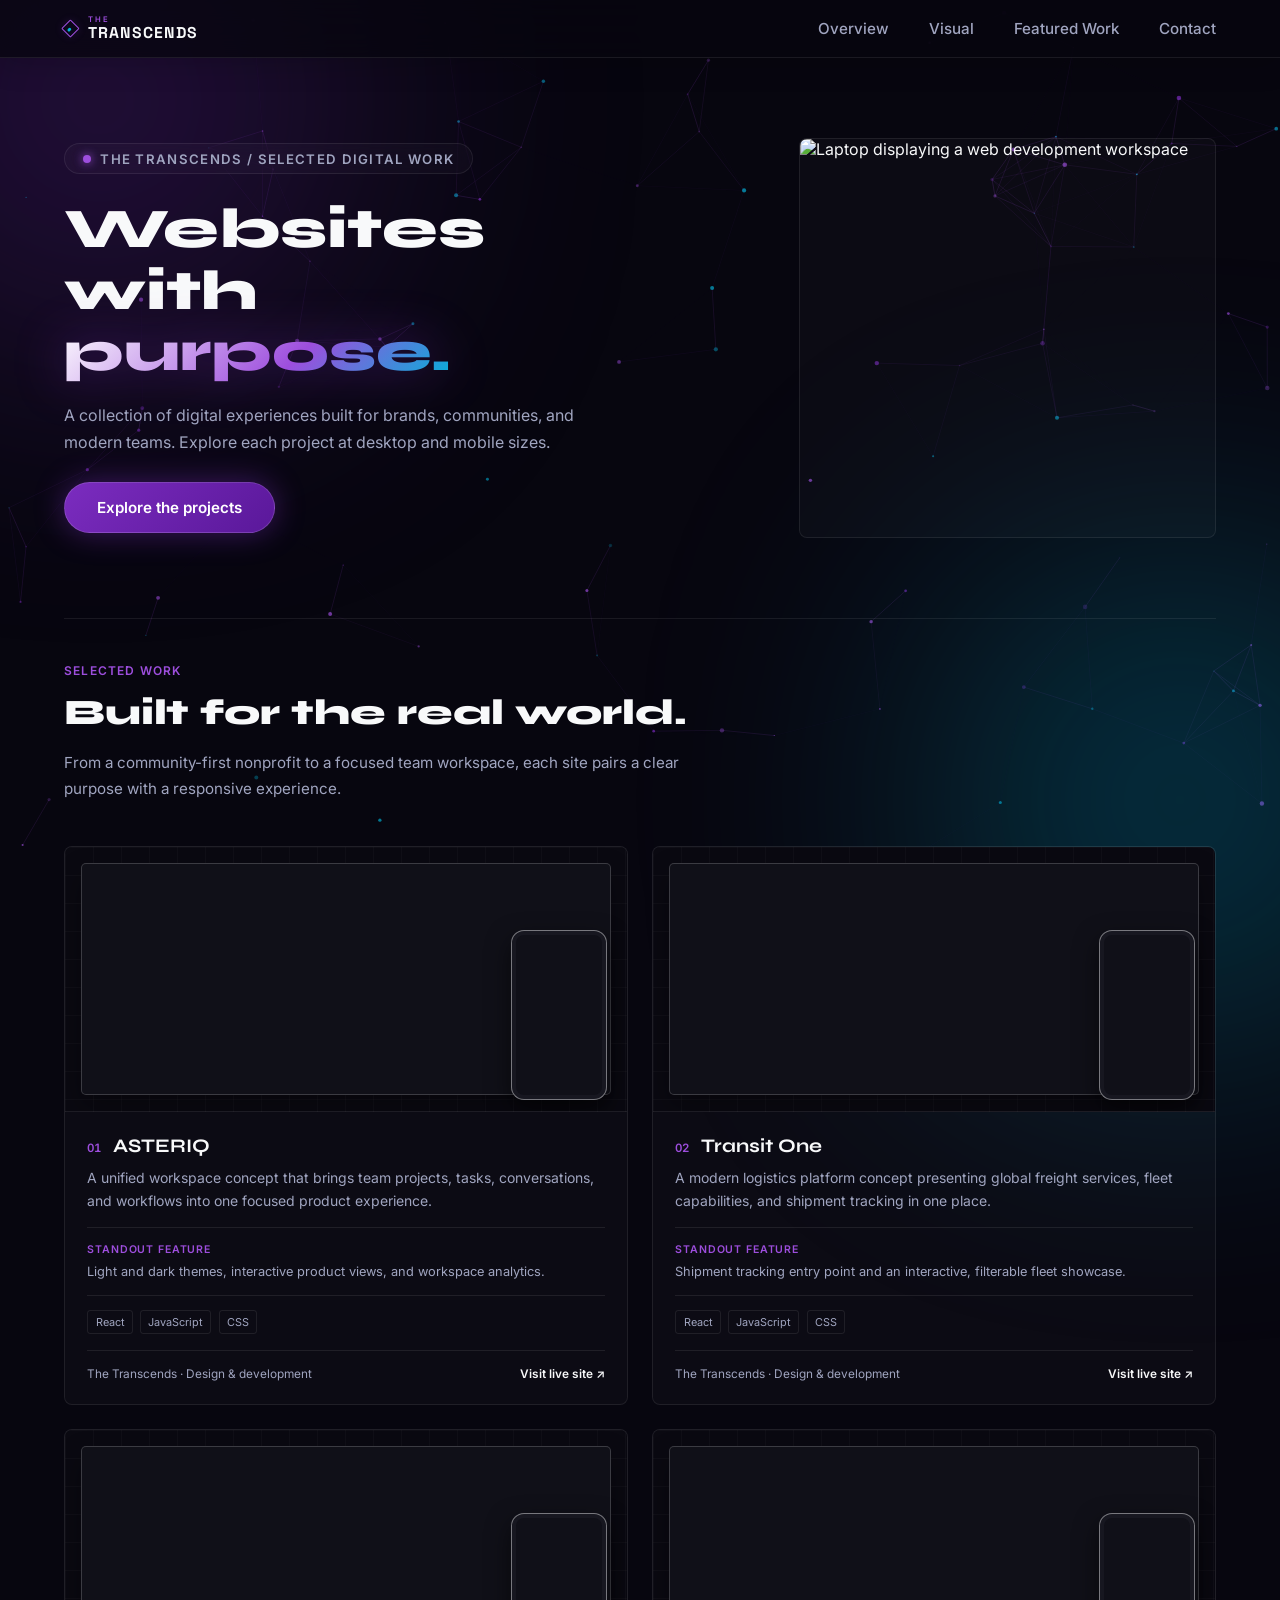
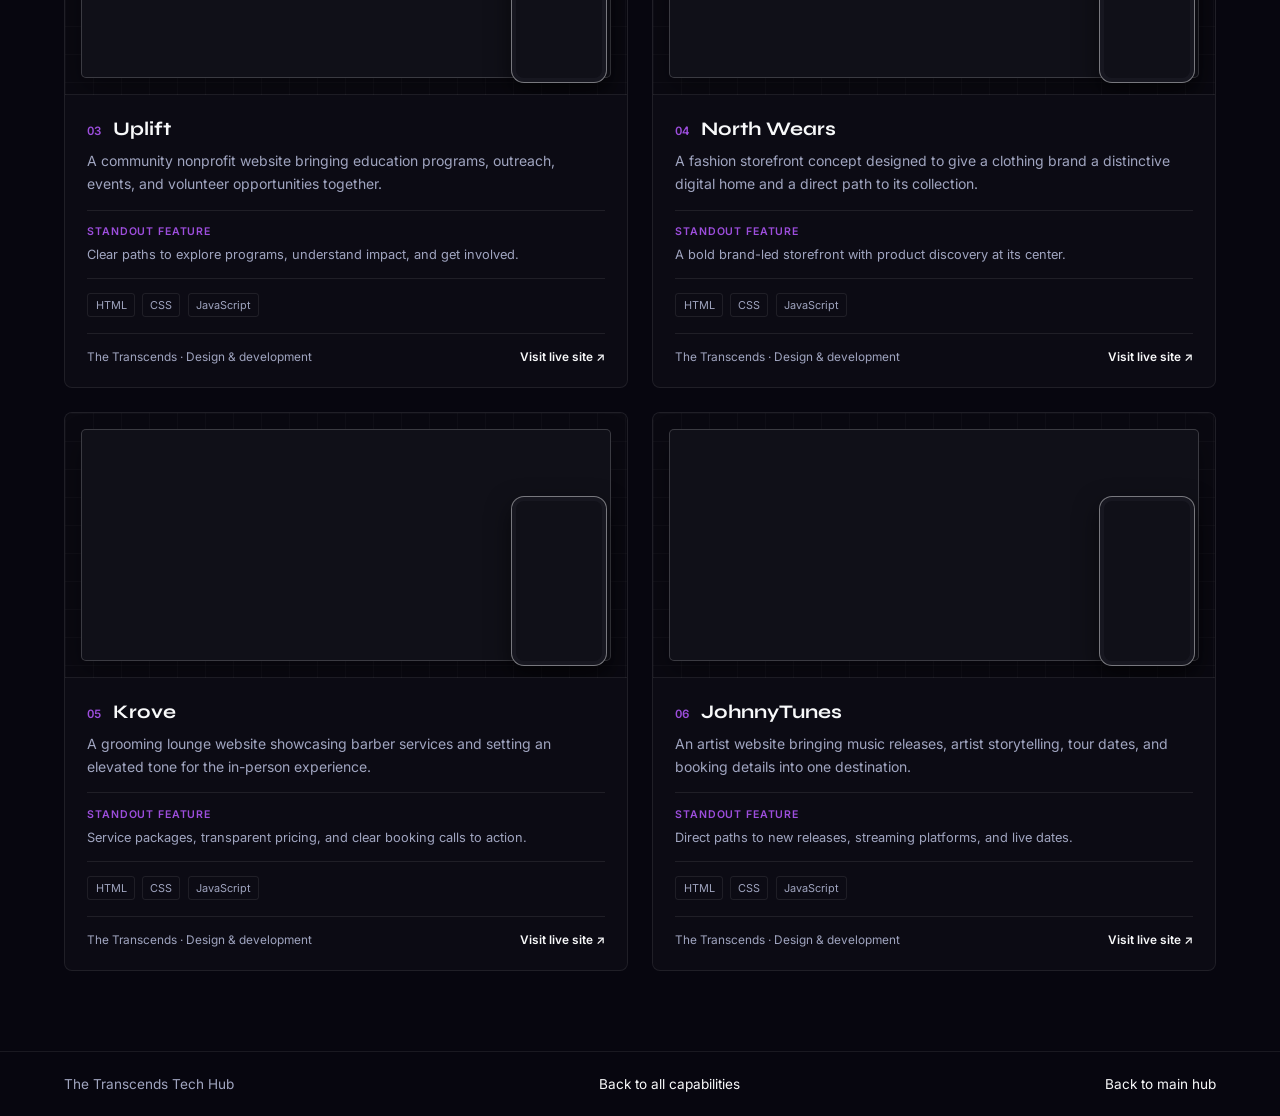
==== commit f04bd8be: "feat: build visual portfolio and modularize page assets - Add responsive photography gallery with 3:" ====
--- a/digital-creations.html
+++ b/digital-creations.html
@@ -7,9 +7,9 @@
   <title>Digital Work | The Transcends Tech Hub</title>
   <link rel="preconnect" href="https://fonts.googleapis.com">
   <link rel="preconnect" href="https://fonts.gstatic.com" crossorigin>
-  <link href="https://fonts.googleapis.com/css2?family=Inter:wght@300;400;500;600&family=Syne:wght@700;800&display=swap" rel="stylesheet">
-  <link rel="stylesheet" href="mainhub.css">
-  <link rel="stylesheet" href="style.css">
+  <link href="https://fonts.googleapis.com/css2?family=Inter:wght@300;400;500;600&family=Space+Grotesk:wght@500;600;700&family=Syne:wght@700;800&display=swap" rel="stylesheet">
+  <link rel="stylesheet" href="general-styles.css">
+  <link rel="stylesheet" href="digital-creations.css">
 </head>
 <body>
   <canvas id="bg-canvas" aria-hidden="true"></canvas>
@@ -20,7 +20,7 @@
     <header class="main-header">
       <a href="mainhub.html#main-hub" class="brand-logo">
         <span class="logo-mark" aria-hidden="true">❖</span>
-        <span class="logo-text">The Transcends</span>
+        <span class="logo-wordmark"><span class="logo-prefix">THE</span><span class="logo-text">TRANSCENDS</span></span>
       </a>
       <nav class="nav-links" id="nav-menu" aria-label="Main navigation">
         <a href="mainhub.html#main-hub" class="nav-item">Overview</a>
@@ -155,6 +155,7 @@
     </footer>
   </div>
 
-  <script src="script.js"></script>
+  <script src="general.js"></script>
+  <script src="digital-creations.js"></script>
 </body>
 </html>
--- a/general-styles.css
+++ b/general-styles.css
@@ -0,0 +1,769 @@
+/* ==========================================================================
+   THE TRANSCENDS TECH HUB — SHARED DESIGN SYSTEM
+   ========================================================================== */
+
+:root {
+  --bg-dark: #07060f;
+  --bg-card: rgba(255, 255, 255, 0.025);
+  
+  --purple-primary: #7b2cbf;
+  --purple-light: #9d4edd;
+  --purple-glow: rgba(123, 44, 191, 0.45);
+  
+  --blue-accent: #00b4d8;
+  --blue-glow: rgba(0, 180, 216, 0.35);
+  
+  --text-primary: #f8f9fa;
+  --text-muted: #a0a5c0;
+  
+  --border-subtle: rgba(255, 255, 255, 0.08);
+  --border-active: rgba(157, 78, 221, 0.4);
+
+  --font-heading: 'Syne', sans-serif;
+  --font-body: 'Inter', sans-serif;
+  --font-brand: 'Space Grotesk', sans-serif;
+
+  --transition-smooth: all 0.4s cubic-bezier(0.16, 1, 0.3, 1);
+}
+
+*, *::before, *::after {
+  box-sizing: border-box;
+  margin: 0;
+  padding: 0;
+}
+
+html, body {
+  width: 100%;
+  height: 100%;
+  background-color: var(--bg-dark);
+  color: var(--text-primary);
+  font-family: var(--font-body);
+
+  -webkit-font-smoothing: antialiased;
+}
+
+html {
+  scroll-behavior: smooth;
+  scroll-padding-top: 5.5rem;
+}
+
+/* --- Particle Canvas --- */
+#bg-canvas {
+  position: fixed;
+  top: 0;
+  left: 0;
+  width: 100%;
+  height: 100%;
+  z-index: 1;
+  pointer-events: none;
+}
+
+/* --- Ambient Light Orbs --- */
+.ambient-glow {
+  position: fixed;
+  width: 600px;
+  height: 600px;
+  border-radius: 50%;
+  filter: blur(140px);
+  z-index: 2;
+  pointer-events: none;
+  opacity: 0.6;
+}
+
+.glow-top-left {
+  top: -200px;
+  left: -200px;
+  background: radial-gradient(circle, var(--purple-primary), transparent 70%);
+}
+
+.glow-bottom-right {
+  bottom: -200px;
+  right: -200px;
+  background: radial-gradient(circle, var(--blue-accent), transparent 70%);
+}
+
+/* --- Layout Container --- */
+.page-container {
+  position: relative;
+  z-index: 10;
+  display: flex;
+  flex-direction: column;
+  justify-content: space-between;
+  min-height: 100vh;
+  padding: 2rem 4rem;
+}
+
+/* --- Header / Navigation --- */
+.main-header {
+  position: sticky;
+  top: 0;
+  z-index: 30;
+  display: flex;
+  justify-content: space-between;
+  align-items: center;
+  width: calc(100% + 8rem);
+  margin: -2rem -4rem 0;
+  padding: 1rem 4rem;
+  border-bottom: 1px solid var(--border-subtle);
+  background: rgba(7, 6, 15, 0.76);
+  -webkit-backdrop-filter: blur(18px);
+  backdrop-filter: blur(18px);
+  box-shadow: 0 8px 28px rgba(0, 0, 0, 0.16);
+  opacity: 0;
+  transform: translateY(-20px);
+  animation: fadeInDown 1s cubic-bezier(0.16, 1, 0.3, 1) forwards 0.2s;
+}
+
+.brand-logo {
+  display: flex;
+  align-items: center;
+  gap: 0.7rem;
+  text-decoration: none;
+  color: var(--text-primary);
+  transition: color 220ms ease;
+}
+
+.logo-wordmark {
+  display: grid;
+  gap: 0.12rem;
+  line-height: 1;
+}
+
+.logo-prefix {
+  color: var(--purple-light);
+  font-family: var(--font-body);
+  font-size: 0.48rem;
+  font-weight: 600;
+  letter-spacing: 0.24em;
+}
+
+.logo-text {
+  color: var(--text-primary);
+  font-family: var(--font-brand);
+  font-size: 0.98rem;
+  font-weight: 700;
+  letter-spacing: 0.065em;
+  text-transform: uppercase;
+}
+
+.brand-logo:hover,
+.brand-logo:focus-visible {
+  color: #ffffff;
+}
+
+.logo-mark {
+  position: relative;
+  display: inline-grid;
+  width: 0.8rem;
+  height: 0.8rem;
+  flex: 0 0 0.8rem;
+  place-items: center;
+  border: 1px solid var(--purple-light);
+  border-radius: 1px;
+  color: transparent;
+  font-size: 0;
+  transform: rotate(45deg);
+  box-shadow: 0 0 10px rgba(157, 78, 221, 0.16);
+}
+
+.logo-mark::after {
+  width: 0.22rem;
+  height: 0.22rem;
+  border-radius: 50%;
+  background: var(--blue-accent);
+  box-shadow: 0 0 7px var(--blue-glow);
+  content: '';
+}
+
+.nav-links {
+  display: flex;
+  gap: 2.5rem;
+}
+
+.hamburger-toggle {
+  display: none;
+  position: relative;
+  width: 44px;
+  height: 44px;
+  padding: 0;
+  border: 1px solid var(--border-subtle);
+  border-radius: 10px;
+  background: var(--bg-card);
+  color: var(--text-primary);
+  cursor: pointer;
+}
+
+.hamburger-toggle .bar {
+  position: absolute;
+  left: 10px;
+  width: 22px;
+  height: 2px;
+  border-radius: 2px;
+  background: currentColor;
+  transition: transform 300ms ease-in-out, opacity 200ms ease-in-out;
+}
+
+.hamburger-toggle .bar:nth-child(1) {
+  transform: translateY(-7px);
+}
+
+.hamburger-toggle .bar:nth-child(3) {
+  transform: translateY(7px);
+}
+
+.hamburger-toggle[aria-expanded="true"] .bar:nth-child(1) {
+  transform: rotate(45deg);
+}
+
+.hamburger-toggle[aria-expanded="true"] .bar:nth-child(2) {
+  opacity: 0;
+}
+
+.hamburger-toggle[aria-expanded="true"] .bar:nth-child(3) {
+  transform: rotate(-45deg);
+}
+
+.nav-item {
+  color: var(--text-muted);
+  text-decoration: none;
+  font-size: 0.95rem;
+  font-weight: 500;
+  transition: var(--transition-smooth);
+  position: relative;
+}
+
+.nav-item::after {
+  content: '';
+  position: absolute;
+  bottom: -6px;
+  left: 0;
+  width: 0%;
+  height: 2px;
+  background: linear-gradient(90deg, var(--purple-light), var(--blue-accent));
+  border-radius: 2px;
+  transition: var(--transition-smooth);
+}
+
+.nav-item:hover {
+  color: var(--text-primary);
+}
+
+.nav-item:hover::after {
+  width: 100%;
+}
+
+/* Badge Indicator */
+.badge-container {
+  display: inline-flex;
+  align-items: center;
+  gap: 0.6rem;
+  padding: 0.4rem 1.1rem;
+  border-radius: 100px;
+  background: var(--bg-card);
+  border: 1px solid var(--border-subtle);
+  backdrop-filter: blur(12px);
+  margin-bottom: 1.5rem;
+}
+
+.status-dot {
+  width: 8px;
+  height: 8px;
+  border-radius: 50%;
+  background-color: var(--purple-light);
+  box-shadow: 0 0 10px var(--purple-light);
+  animation: pulseDot 2s infinite;
+}
+
+.badge-text {
+  font-size: 0.825rem;
+  text-transform: uppercase;
+  letter-spacing: 0.1em;
+  color: var(--text-muted);
+  font-weight: 600;
+}
+
+.gradient-text {
+  background: linear-gradient(135deg, #ffffff 0%, var(--purple-light) 60%, var(--blue-accent) 100%);
+  -webkit-background-clip: text;
+  background-clip: text;
+  -webkit-text-fill-color: transparent;
+  filter: drop-shadow(0 0 25px var(--purple-glow));
+}
+
+.btn-primary {
+  display: inline-flex;
+  align-items: center;
+  gap: 0.8rem;
+  padding: 0.95rem 2rem;
+  font-size: 0.95rem;
+  font-weight: 600;
+  color: #ffffff;
+  text-decoration: none;
+  border-radius: 100px;
+  background: linear-gradient(135deg, var(--purple-primary), #5a189a);
+  border: 1px solid rgba(255, 255, 255, 0.15);
+  box-shadow: 0 0 30px var(--purple-glow);
+  transition: var(--transition-smooth);
+  cursor: pointer;
+}
+
+.btn-primary:hover {
+  transform: translateY(-3px) scale(1.02);
+  box-shadow: 0 0 45px rgba(157, 78, 221, 0.75), 0 0 20px var(--blue-glow);
+  border-color: rgba(255, 255, 255, 0.3);
+}
+
+.arrow-icon {
+  width: 20px;
+  height: 20px;
+  transition: var(--transition-smooth);
+}
+
+.btn-primary:hover .arrow-icon {
+  transform: translateX(5px);
+}
+
+/* --- Footer --- */
+.main-footer {
+  display: flex;
+  justify-content: space-between;
+  align-items: center;
+  font-size: 0.85rem;
+  color: var(--text-muted);
+  opacity: 0;
+  animation: fadeIn 1.2s ease forwards 0.8s;
+}
+
+.status-tag {
+  display: flex;
+  align-items: center;
+  gap: 0.4rem;
+  letter-spacing: 0.05em;
+  text-transform: uppercase;
+  font-size: 0.75rem;
+}
+
+.status-tag::before {
+  content: '';
+  width: 6px;
+  height: 6px;
+  background-color: #00f5d4;
+  border-radius: 50%;
+  box-shadow: 0 0 8px #00f5d4;
+}
+
+/* --- Reusable Content Reveals & Card Interactions --- */
+.reveal {
+  opacity: 0;
+  transform: translateY(18px);
+  transition: opacity 650ms ease-in-out, transform 650ms ease-in-out;
+}
+
+.reveal.is-visible {
+  opacity: 1;
+  transform: translateY(0);
+}
+
+.reveal-delay-1 {
+  transition-delay: 100ms;
+}
+
+.reveal-delay-2 {
+  transition-delay: 200ms;
+}
+
+.tilt-card {
+  transform-style: preserve-3d;
+  transition: transform 450ms ease-in-out, border-color 450ms ease-in-out, box-shadow 450ms ease-in-out;
+}
+
+@media (hover: hover) {
+  .tilt-card:hover {
+    transform: perspective(1200px) rotateX(3deg) rotateY(-4deg) translateY(-8px) scale(1.01);
+  }
+
+  .pathway-card:hover .card-icon-wrapper {
+    transform: translateY(-3px) rotate(-4deg) translateZ(30px);
+  }
+
+  .project-card:hover .project-placeholder-visual,
+  .project-card:hover .project-placeholder-digital {
+    transform: scale(1.04) translateZ(18px);
+  }
+}
+
+.card-icon-wrapper,
+.project-placeholder-visual,
+.project-placeholder-digital {
+  transition: transform 450ms ease-in-out;
+}
+
+/* --- Animations --- */
+@keyframes fadeInDown {
+  to { opacity: 1; transform: translateY(0); }
+}
+
+@keyframes fadeInUp {
+  to { opacity: 1; transform: translateY(0); }
+}
+
+@keyframes fadeIn {
+  to { opacity: 1; }
+}
+
+@keyframes pulseDot {
+  0%, 100% { opacity: 1; transform: scale(1); }
+  50% { opacity: 0.4; transform: scale(0.85); }
+}
+
+@media (max-width: 768px) {
+  .page-container {
+    padding: 1.5rem 1.5rem;
+  }
+
+  .main-header {
+    width: calc(100% + 3rem);
+    margin: -1.5rem -1.5rem 0;
+    padding: 0.75rem 1.5rem;
+  }
+
+  .hamburger-toggle {
+    display: inline-flex;
+    flex: 0 0 44px;
+    align-items: center;
+    justify-content: center;
+    z-index: 2;
+  }
+
+  .nav-links {
+    position: absolute;
+    top: calc(100% + 0.75rem);
+    right: 0;
+    left: 0;
+    display: flex;
+    flex-direction: column;
+    gap: 0.25rem;
+    padding: 0.6rem;
+    border: 1px solid var(--border-subtle);
+    border-radius: 12px;
+    background: rgba(12, 10, 22, 0.96);
+    box-shadow: 0 16px 40px rgba(0, 0, 0, 0.35);
+    opacity: 0;
+    visibility: hidden;
+    pointer-events: none;
+    transform: translateY(-8px);
+    transition: opacity 250ms ease-in-out, transform 250ms ease-in-out, visibility 250ms;
+  }
+
+  .nav-links.is-open {
+    opacity: 1;
+    visibility: visible;
+    pointer-events: auto;
+    transform: translateY(0);
+  }
+
+  .nav-item {
+    padding: 0.85rem 0.9rem;
+    border-radius: 8px;
+  }
+
+  .nav-item:hover,
+  .nav-item:focus-visible {
+    background: var(--bg-card);
+  }
+
+  .nav-item::after {
+    display: none;
+  }
+
+  .btn-primary {
+    padding: 0.9rem 2rem;
+    font-size: 0.95rem;
+  }
+}
+
+@media (prefers-reduced-motion: reduce) {
+  html {
+    scroll-behavior: auto;
+  }
+
+  .reveal {
+    opacity: 1;
+    transform: none;
+    transition: none;
+  }
+
+  .tilt-card,
+  .card-icon-wrapper,
+  .project-placeholder-visual,
+  .project-placeholder-digital {
+    transition: none;
+  }
+
+  .nav-links,
+  .hamburger-toggle .bar {
+    transition: none;
+  }
+}
+
+/* Shared portfolio cards and category-page foundations */
+.section-eyebrow {
+  color: var(--purple-light);
+  font-size: 0.75rem;
+  font-weight: 600;
+  text-transform: uppercase;
+  letter-spacing: 0.1em;
+}
+
+.section-title {
+  max-width: 760px;
+  margin: 0.9rem 0 1rem;
+  font-family: var(--font-heading);
+  font-size: clamp(1.8rem, 2.8vw, 2.4rem);
+  font-weight: 800;
+  line-height: 1.2;
+}
+
+.section-intro {
+  max-width: 620px;
+  color: var(--text-muted);
+  font-size: 0.95rem;
+  line-height: 1.7;
+}
+
+.section-heading {
+  max-width: 720px;
+  margin-bottom: 3.5rem;
+}
+
+.projects-grid {
+  display: grid;
+  grid-template-columns: repeat(auto-fit, minmax(300px, 1fr));
+  gap: 2.75rem;
+  width: 100%;
+}
+
+.project-card {
+  display: flex;
+  flex-direction: column;
+  overflow: hidden;
+  border: 1px solid var(--border-subtle);
+  border-radius: 18px;
+  background-color: #14111d;
+  transition: var(--transition-smooth);
+}
+
+.project-card:hover {
+  transform: translateY(-6px);
+  border-color: var(--border-active);
+  box-shadow: 0 15px 35px rgba(123, 44, 191, 0.15);
+}
+
+.project-image-wrapper {
+  position: relative;
+  width: 100%;
+  height: 220px;
+  overflow: hidden;
+  background: #0d0b16;
+}
+
+.project-placeholder-visual,
+.project-placeholder-digital {
+  display: flex;
+  width: 100%;
+  height: 100%;
+  align-items: center;
+  justify-content: center;
+  border-bottom: 1px solid var(--border-subtle);
+  background: linear-gradient(135deg, rgba(123, 44, 191, 0.05), rgba(0, 180, 216, 0.05));
+  color: var(--text-muted);
+  font-size: 0.85rem;
+  font-weight: 500;
+  letter-spacing: 0.05em;
+}
+
+.project-category-tag {
+  position: absolute;
+  top: 12px;
+  right: 12px;
+  padding: 0.3rem 0.8rem;
+  border: 1px solid var(--border-subtle);
+  border-radius: 100px;
+  background: rgba(7, 6, 15, 0.8);
+  backdrop-filter: blur(8px);
+  color: var(--purple-light);
+  font-size: 0.725rem;
+  font-weight: 600;
+  text-transform: uppercase;
+  letter-spacing: 0.08em;
+}
+
+.project-info {
+  display: flex;
+  flex: 1;
+  flex-direction: column;
+  justify-content: space-between;
+  padding: 1.7rem;
+}
+
+.project-info h3 {
+  margin-bottom: 0.75rem;
+  color: var(--text-primary);
+  font-family: var(--font-heading);
+  font-size: 1.2rem;
+  font-weight: 700;
+}
+
+.project-info p {
+  margin-bottom: 1.5rem;
+  color: var(--text-muted);
+  font-size: 0.875rem;
+  line-height: 1.65;
+}
+
+.project-footer {
+  display: flex;
+  align-items: center;
+  justify-content: space-between;
+  padding-top: 1rem;
+  border-top: 1px solid var(--border-subtle);
+  font-size: 0.85rem;
+}
+
+.project-date,
+.project-link-text {
+  color: var(--text-muted);
+}
+
+.project-link-text {
+  font-weight: 500;
+}
+
+.project-card.hide {
+  display: none;
+}
+
+.category-page {
+  width: 100%;
+  max-width: 1200px;
+  margin: 0 auto;
+  flex: 1;
+}
+
+.category-hero {
+  padding: 4.5rem 0 4rem;
+}
+
+.category-hero-layout {
+  display: grid;
+  grid-template-columns: minmax(0, 1fr) minmax(0, 0.9fr);
+  align-items: center;
+  gap: 4rem;
+}
+
+.category-hero-copy {
+  max-width: 560px;
+}
+
+.category-hero-title {
+  margin: 0 0 1.2rem;
+  font-family: var(--font-heading);
+  font-size: 3.5rem;
+  font-weight: 800;
+  line-height: 1.1;
+}
+
+.category-hero-description {
+  max-width: 540px;
+  color: var(--text-muted);
+  font-size: 1rem;
+  line-height: 1.7;
+}
+
+.category-hero-cta {
+  margin-top: 1.6rem;
+}
+
+.category-hero-media {
+  width: 100%;
+  height: 400px;
+  overflow: hidden;
+  border: 1px solid var(--border-subtle);
+  border-radius: 8px;
+  background: var(--bg-card);
+}
+
+.category-hero-media img {
+  display: block;
+  width: 100%;
+  height: 100%;
+  object-fit: cover;
+}
+
+.category-work {
+  padding: 2.5rem 0 5rem;
+  border-top: 1px solid var(--border-subtle);
+}
+
+.category-work .section-title {
+  margin-top: 0.75rem;
+}
+
+.category-footer {
+  display: flex;
+  align-items: center;
+  justify-content: space-between;
+  gap: 1rem;
+  margin: 0 -4rem -2rem;
+  padding: 1.5rem 4rem;
+  border-top: 1px solid var(--border-subtle);
+  color: var(--text-muted);
+  font-size: 0.85rem;
+}
+
+.category-footer a {
+  color: var(--text-primary);
+  text-decoration: none;
+}
+
+.category-footer a:hover,
+.category-footer a:focus-visible {
+  color: var(--purple-light);
+}
+
+@media (max-width: 768px) {
+  .section-heading {
+    margin-bottom: 2.5rem;
+  }
+
+  .projects-grid {
+    grid-template-columns: minmax(0, 1fr);
+  }
+
+  .category-hero {
+    padding: 3rem 0;
+  }
+
+  .category-hero-layout {
+    grid-template-columns: minmax(0, 1fr);
+    gap: 2rem;
+  }
+
+  .category-hero-title {
+    font-size: 2.7rem;
+  }
+
+  .category-hero-media {
+    height: 300px;
+  }
+}
+
+@media (max-width: 480px) {
+  .category-footer {
+    flex-direction: column;
+    align-items: flex-start;
+    margin-right: -1.5rem;
+    margin-left: -1.5rem;
+    padding: 1.5rem;
+  }
+}
--- a/digital-creations.css
+++ b/digital-creations.css
@@ -0,0 +1,222 @@
+/* THE TRANSCENDS TECH HUB — DIGITAL CREATIONS PAGE */
+
+.digital-hero {
+  padding-top: 5rem;
+  padding-bottom: 5rem;
+}
+
+.digital-hero .category-hero-layout {
+  grid-template-columns: minmax(0, 1.1fr) minmax(250px, 0.7fr);
+  gap: 5rem;
+}
+
+.digital-work .section-heading {
+  max-width: 680px;
+  margin-bottom: 2.75rem;
+}
+
+.digital-work .projects-grid {
+  grid-template-columns: repeat(2, minmax(0, 1fr));
+  gap: 1.5rem;
+  align-items: stretch;
+}
+
+.digital-project-card {
+  min-width: 0;
+  border-radius: 8px;
+  background: rgba(255, 255, 255, 0.025);
+}
+
+.digital-project-card:hover {
+  border-color: rgba(157, 78, 221, 0.4);
+  box-shadow: 0 16px 34px rgba(0, 0, 0, 0.22);
+}
+
+.project-preview-pair {
+  position: relative;
+  height: 265px;
+  padding: 1rem;
+  overflow: hidden;
+  border-bottom: 1px solid var(--border-subtle);
+  background-color: #0a0911;
+  background-image: linear-gradient(rgba(255, 255, 255, 0.025) 1px, transparent 1px), linear-gradient(90deg, rgba(255, 255, 255, 0.025) 1px, transparent 1px);
+  background-size: 28px 28px;
+}
+
+.project-preview {
+  position: relative;
+  min-width: 0;
+  overflow: hidden;
+  border: 1px solid rgba(255, 255, 255, 0.18);
+  background: #101018;
+  box-shadow: 0 12px 28px rgba(0, 0, 0, 0.32);
+}
+
+.desktop-preview {
+  width: 100%;
+  height: 100%;
+  border-radius: 5px;
+}
+
+.project-preview iframe {
+  display: block;
+  border: 0;
+  pointer-events: none;
+}
+
+.desktop-preview iframe {
+  width: 1280px;
+  height: 1200px;
+  transform: scale(0.43);
+  transform-origin: top left;
+}
+
+.mobile-preview {
+  position: absolute;
+  z-index: 2;
+  right: 1.25rem;
+  bottom: 0.7rem;
+  width: 96px;
+  height: 170px;
+  padding: 4px;
+  border-radius: 13px;
+  border-color: rgba(255, 255, 255, 0.42);
+  background: #171720;
+  box-shadow: 0 10px 24px rgba(0, 0, 0, 0.56);
+}
+
+.phone-preview-frame {
+  width: 100%;
+  height: 100%;
+  overflow: hidden;
+  border-radius: 8px;
+  background: #101018;
+}
+
+.phone-preview-frame iframe {
+  width: 390px;
+  height: 844px;
+  transform: scale(0.22);
+  transform-origin: top left;
+}
+
+.digital-project-card .project-info {
+  justify-content: flex-start;
+  padding: 1.4rem;
+}
+
+.project-title-line {
+  display: flex;
+  align-items: baseline;
+  gap: 0.7rem;
+}
+
+.project-number {
+  color: var(--purple-light);
+  font-size: 0.72rem;
+  font-weight: 600;
+  font-variant-numeric: tabular-nums;
+}
+
+.digital-project-card .project-info h3 {
+  margin-bottom: 0.55rem;
+}
+
+.digital-project-card .project-info > p {
+  margin-bottom: 0.9rem;
+}
+
+.digital-project-card .project-info .project-feature {
+  display: grid;
+  gap: 0.2rem;
+  padding: 0.8rem 0;
+  border-top: 1px solid var(--border-subtle);
+  border-bottom: 1px solid var(--border-subtle);
+  font-size: 0.8rem;
+}
+
+.project-feature span {
+  color: var(--purple-light);
+  font-size: 0.66rem;
+  font-weight: 600;
+  text-transform: uppercase;
+  letter-spacing: 0.08em;
+}
+
+.project-stack {
+  display: flex;
+  flex-wrap: wrap;
+  gap: 0.45rem;
+  margin: 0 0 1rem;
+  padding: 0;
+  list-style: none;
+}
+
+.project-stack li {
+  padding: 0.25rem 0.45rem;
+  border: 1px solid var(--border-subtle);
+  border-radius: 3px;
+  color: var(--text-muted);
+  font-size: 0.68rem;
+}
+
+.digital-project-card .project-footer {
+  flex-wrap: wrap;
+  gap: 0.65rem;
+  margin-top: auto;
+  font-size: 0.74rem;
+}
+
+.project-role {
+  color: var(--text-muted);
+}
+
+.project-live-link {
+  color: var(--text-primary);
+  font-weight: 600;
+  text-decoration: none;
+  white-space: nowrap;
+}
+
+.project-live-link:hover,
+.project-live-link:focus-visible {
+  color: var(--purple-light);
+}
+
+@media (max-width: 1200px) {
+  .desktop-preview iframe {
+    transform: scale(0.38);
+  }
+}
+
+@media (max-width: 1100px) {
+  .desktop-preview iframe {
+    transform: scale(0.3);
+  }
+}
+
+@media (max-width: 900px) {
+  .desktop-preview iframe {
+    transform: scale(0.23);
+  }
+}
+
+@media (max-width: 768px) {
+  .digital-hero {
+    padding-top: 3.5rem;
+    padding-bottom: 3.5rem;
+  }
+
+  .digital-hero .category-hero-layout {
+    grid-template-columns: minmax(0, 1fr);
+    gap: 2.5rem;
+  }
+
+  .digital-work .projects-grid {
+    grid-template-columns: minmax(0, 1fr);
+  }
+
+  .desktop-preview iframe {
+    transform: scale(0.22);
+  }
+}
